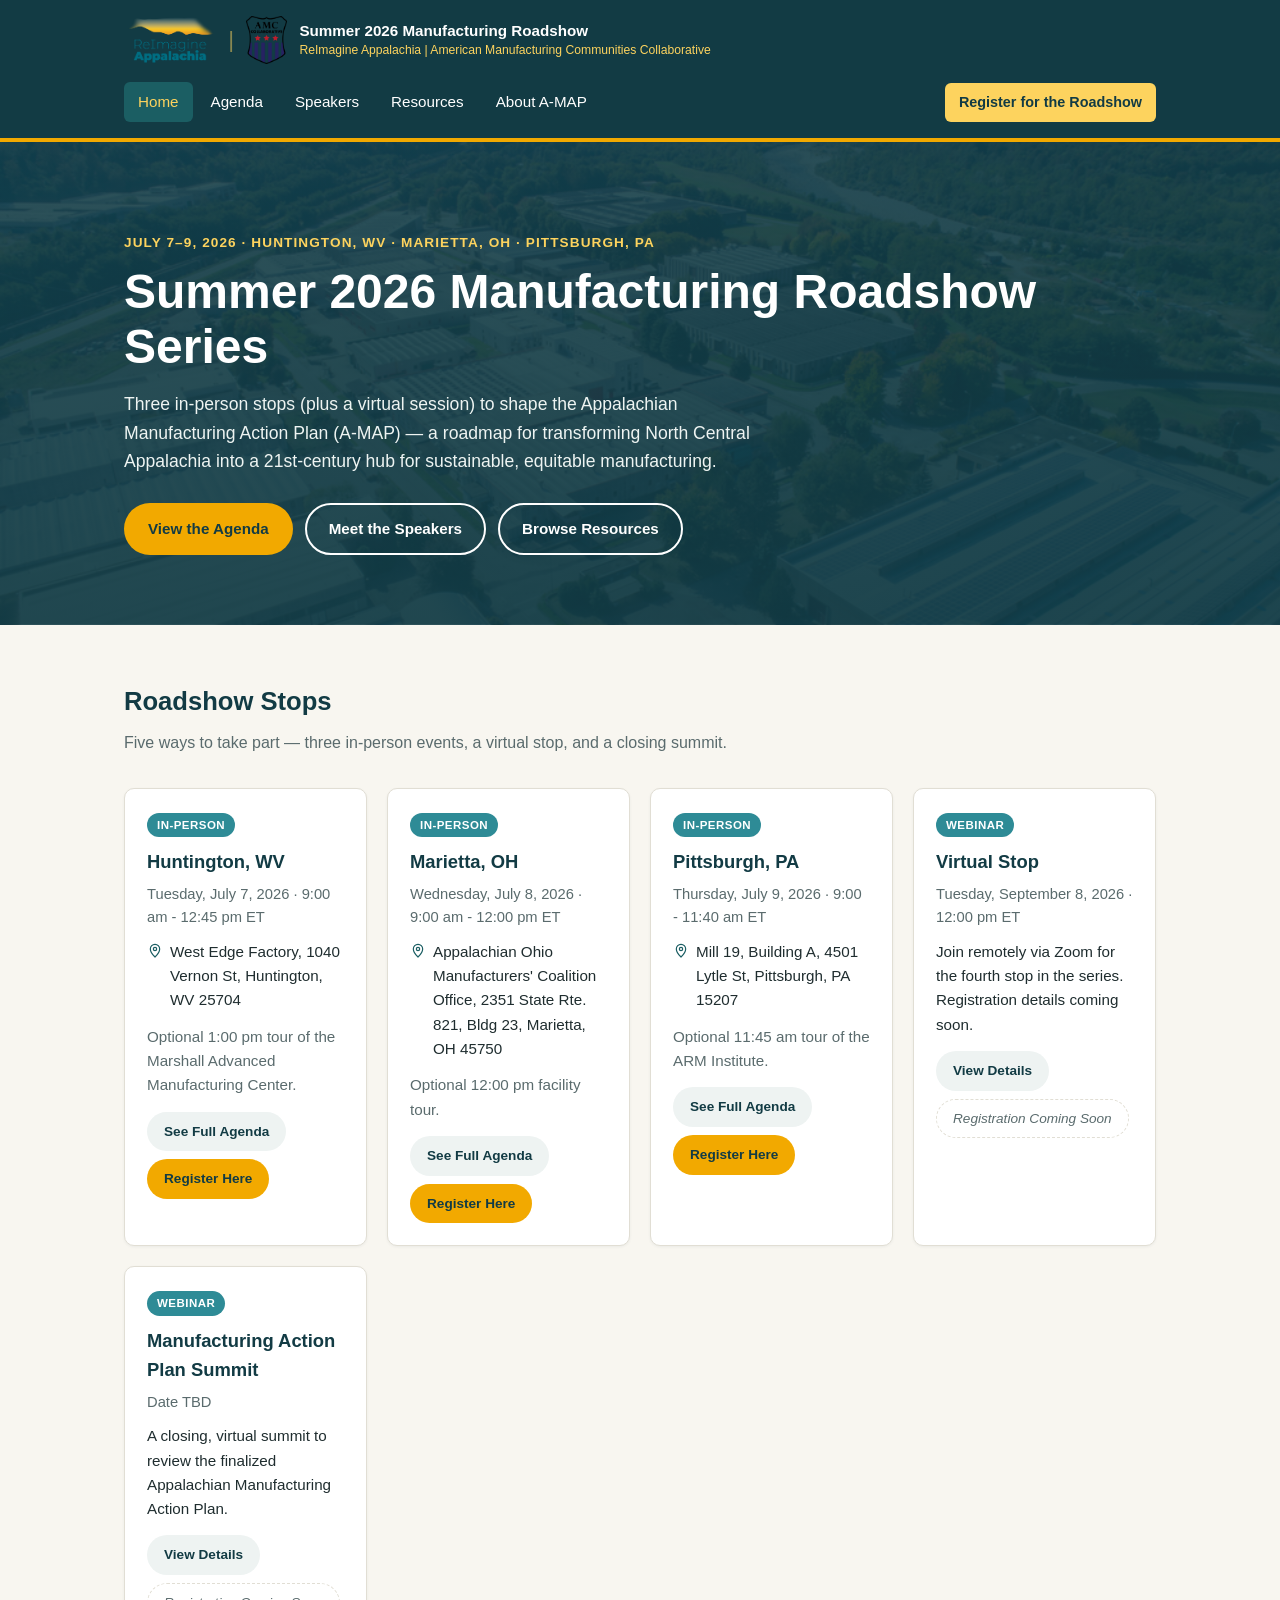
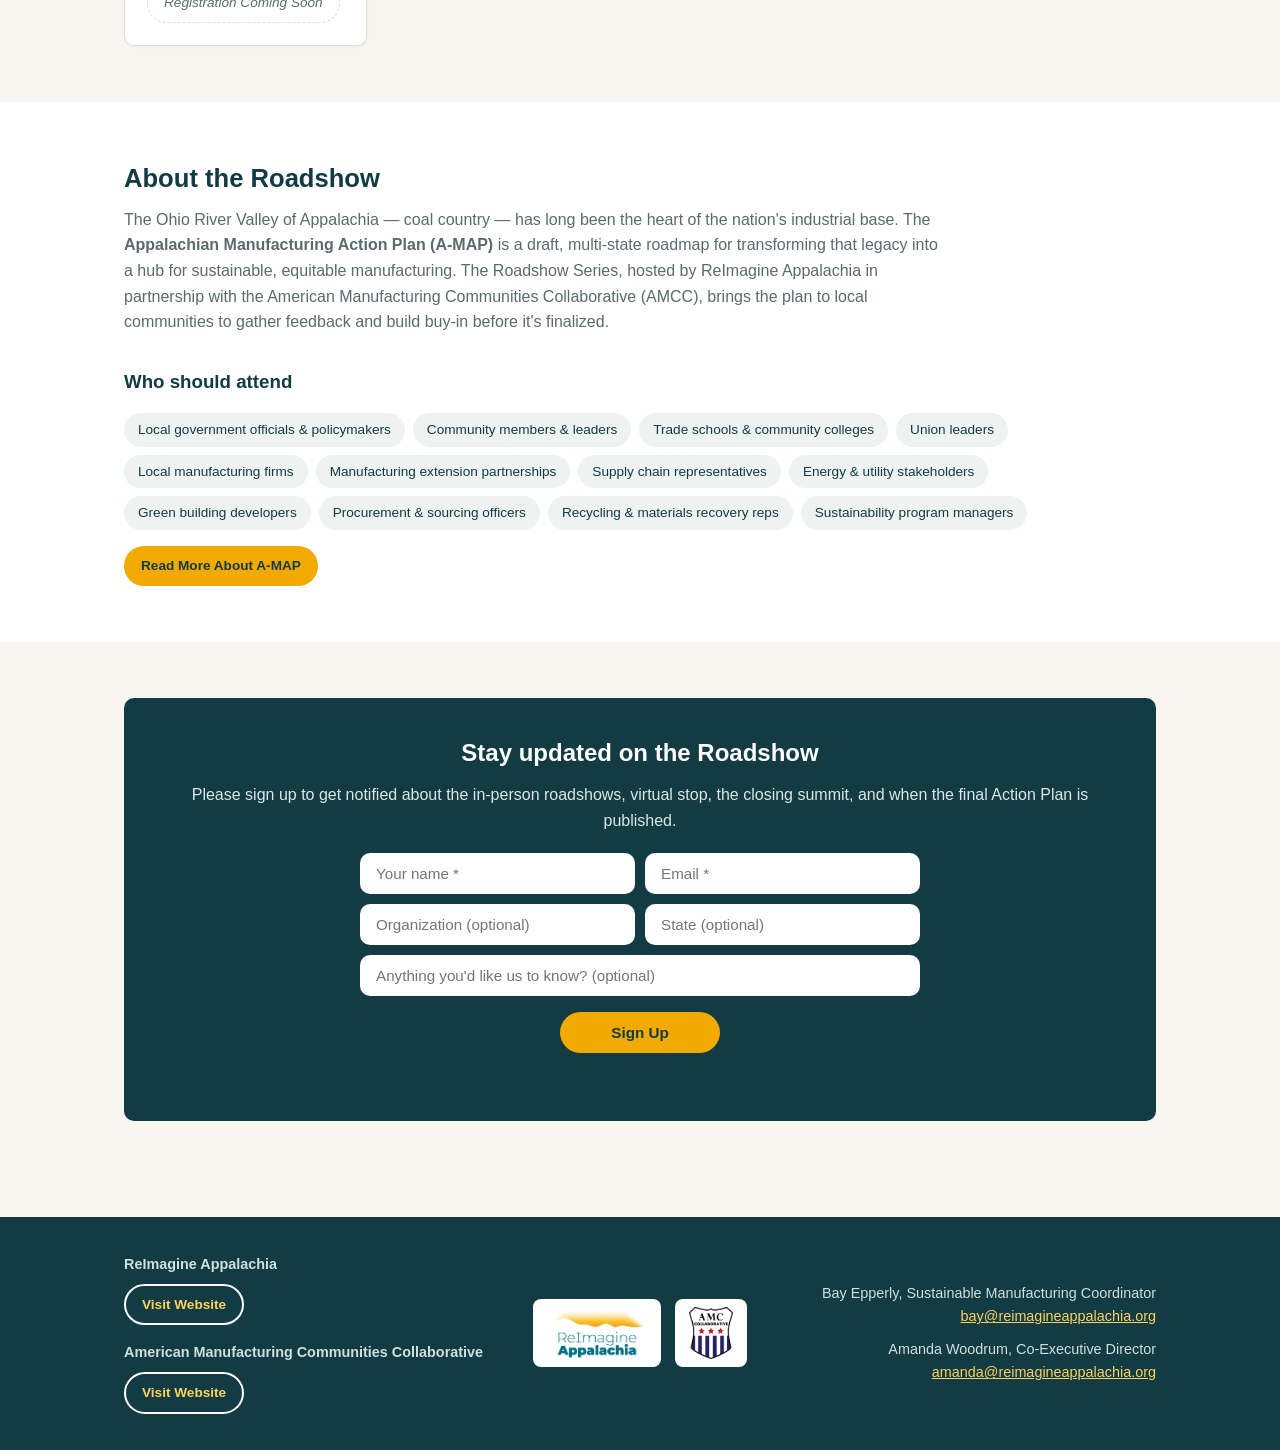
==== index.html @ e0d1500b "Initial Site Upload" ====
<!DOCTYPE html>
<html lang="en">
<head>
<meta charset="UTF-8">
<meta name="viewport" content="width=device-width, initial-scale=1.0">
<title>Summer 2026 Manufacturing Roadshow Series | ReImagine Appalachia & AMCC</title>
<meta name="description" content="Event guide for ReImagine Appalachia's Summer 2026 Manufacturing Roadshow Series — agenda, speakers, and resources for stops in Huntington, Marietta, and Pittsburgh.">
<link rel="preconnect" href="https://fonts.googleapis.com">
<link href="https://fonts.googleapis.com/css2?family=Poppins:wght@400;600;700&display=swap" rel="stylesheet">
<link rel="stylesheet" href="styles.css">
</head>
<body>

<header class="site-header">
  <div class="container">
    <a class="brand" href="index.html">
      <img class="logo-mark" src="assets/ra-logo.png" alt="ReImagine Appalachia logo">
      <span class="brand-divider">|</span>
      <img class="partner-mark" src="assets/amcc-logo.png" alt="American Manufacturing Communities Collaborative (AMCC) logo">
      <span class="brand-text">
        <span class="tagline">Summer 2026 Manufacturing Roadshow</span>
        <span class="partner">ReImagine Appalachia | American Manufacturing Communities Collaborative</span>
      </span>
    </a>
    <div class="header-right">
      <nav class="main-nav">
        <a href="index.html" class="active">Home</a>
        <a href="agenda.html">Agenda</a>
        <a href="speakers.html">Speakers</a>
        <a href="resources.html">Resources</a>
        <a href="about.html">About A-MAP</a>
      </nav>
      <div class="header-actions">
        <a class="btn-register-header" href="https://reimagineappalachia.org/events/" target="_blank" rel="noopener">Register for the Roadshow</a>
        <div class="countdown" id="event-countdown">
          <svg class="countdown-icon" viewBox="0 0 24 24" fill="none" stroke="currentColor" stroke-width="1.8" aria-hidden="true"><rect x="3" y="5" width="18" height="16" rx="2"/><path d="M3 9h18M8 3v4M16 3v4"/></svg>
          <span class="countdown-text">Roadshow starts in <strong id="countdown-days">--</strong> Days : <strong id="countdown-hours">--</strong> Hours</span>
        </div>
      </div>
    </div>
  </div>
</header>

<section class="hero" style="--hero-img:url('assets/hero-bg.jpg')">
  <div class="container">
    <div class="eyebrow">July 7–9, 2026 &middot; Huntington, WV &middot; Marietta, OH &middot; Pittsburgh, PA</div>
    <h1>Summer 2026 Manufacturing Roadshow Series</h1>
    <p class="lead">Three in-person stops (plus a virtual session) to shape the Appalachian Manufacturing Action Plan (A-MAP) — a roadmap for transforming North Central Appalachia into a 21st-century hub for sustainable, equitable manufacturing.</p>
    <div class="btn-row">
      <a class="btn btn-gold" href="agenda.html">View the Agenda</a>
      <a class="btn btn-outline" href="speakers.html">Meet the Speakers</a>
      <a class="btn btn-outline" href="resources.html">Browse Resources</a>
    </div>
  </div>
</section>

<section class="section">
  <div class="container">
    <h2 class="section-title">Roadshow Stops</h2>
    <p class="section-sub">Five ways to take part — three in-person events, a virtual stop, and a closing summit.</p>
    <div class="grid">

      <div class="card">
        <span class="tag">In-Person</span>
        <h3>Huntington, WV</h3>
        <div class="meta">Tuesday, July 7, 2026 &middot; 9:00 am - 12:45 pm ET</div>
        <p class="stop-address">
          <svg class="pin-icon" viewBox="0 0 24 24" fill="none" stroke="currentColor" stroke-width="1.8" aria-hidden="true"><path d="M12 21s7-6.5 7-12a7 7 0 10-14 0c0 5.5 7 12 7 12z"/><circle cx="12" cy="9" r="2.5"/></svg>
          <a href="https://www.google.com/maps/search/?api=1&query=West+Edge+Factory+1040+Vernon+St+Huntington+WV+25704" target="_blank" rel="noopener">West Edge Factory, 1040 Vernon St, Huntington, WV 25704</a>
        </p>
        <p class="stop-tour">Optional 1:00 pm tour of the Marshall Advanced Manufacturing Center.</p>
        <div class="link-row">
          <a class="link-btn" href="agenda.html#huntington">See Full Agenda</a>
          <a class="link-btn register" href="https://reimagineappalachia.org/appalachian-manufacturing-action-plan-summer-roadshow-discussion-series-huntington-wv/" target="_blank" rel="noopener">Register Here</a>
        </div>
      </div>

      <div class="card">
        <span class="tag">In-Person</span>
        <h3>Marietta, OH</h3>
        <div class="meta">Wednesday, July 8, 2026 &middot; 9:00 am - 12:00 pm ET</div>
        <p class="stop-address">
          <svg class="pin-icon" viewBox="0 0 24 24" fill="none" stroke="currentColor" stroke-width="1.8" aria-hidden="true"><path d="M12 21s7-6.5 7-12a7 7 0 10-14 0c0 5.5 7 12 7 12z"/><circle cx="12" cy="9" r="2.5"/></svg>
          <a href="https://www.google.com/maps/search/?api=1&query=Appalachian+Ohio+Manufacturers+Coalition+2351+State+Route+821+Marietta+OH+45750" target="_blank" rel="noopener">Appalachian Ohio Manufacturers' Coalition Office, 2351 State Rte. 821, Bldg 23, Marietta, OH 45750</a>
        </p>
        <p class="stop-tour">Optional 12:00 pm facility tour.</p>
        <div class="link-row">
          <a class="link-btn" href="agenda.html#marietta">See Full Agenda</a>
          <a class="link-btn register" href="https://reimagineappalachia.org/appalachian-manufacturing-action-plan-summer-roadshow-discussion-series-marietta-ohio/" target="_blank" rel="noopener">Register Here</a>
        </div>
      </div>

      <div class="card">
        <span class="tag">In-Person</span>
        <h3>Pittsburgh, PA</h3>
        <div class="meta">Thursday, July 9, 2026 &middot; 9:00 - 11:40 am ET</div>
        <p class="stop-address">
          <svg class="pin-icon" viewBox="0 0 24 24" fill="none" stroke="currentColor" stroke-width="1.8" aria-hidden="true"><path d="M12 21s7-6.5 7-12a7 7 0 10-14 0c0 5.5 7 12 7 12z"/><circle cx="12" cy="9" r="2.5"/></svg>
          <a href="https://www.google.com/maps/search/?api=1&query=Mill+19+4501+Lytle+St+Pittsburgh+PA+15207" target="_blank" rel="noopener">Mill 19, Building A, 4501 Lytle St, Pittsburgh, PA 15207</a>
        </p>
        <p class="stop-tour">Optional 11:45 am tour of the ARM Institute.</p>
        <div class="link-row">
          <a class="link-btn" href="agenda.html#pittsburgh">See Full Agenda</a>
          <a class="link-btn register" href="https://reimagineappalachia.org/appalachian-manufacturing-action-plan-summer-roadshow-discussion-series-pittsburgh-pa/" target="_blank" rel="noopener">Register Here</a>
        </div>
      </div>

      <div class="card">
        <span class="tag">Webinar</span>
        <h3>Virtual Stop</h3>
        <div class="meta">Tuesday, September 8, 2026 &middot; 12:00 pm ET</div>
        <p>Join remotely via Zoom for the fourth stop in the series. Registration details coming soon.</p>
        <div class="link-row">
          <a class="link-btn" href="agenda.html#virtual">View Details</a>
          <span class="link-btn pending">Registration Coming Soon</span>
        </div>
      </div>

      <div class="card">
        <span class="tag">Webinar</span>
        <h3>Manufacturing Action Plan Summit</h3>
        <div class="meta">Date TBD</div>
        <p>A closing, virtual summit to review the finalized Appalachian Manufacturing Action Plan.</p>
        <div class="link-row">
          <a class="link-btn" href="agenda.html#summit">View Details</a>
          <span class="link-btn pending">Registration Coming Soon</span>
        </div>
      </div>

    </div>
  </div>
</section>

<section class="section alt">
  <div class="container">
    <h2 class="section-title">About the Roadshow</h2>
    <p class="section-sub" style="max-width:820px;">
      The Ohio River Valley of Appalachia — coal country — has long been the heart of the nation's industrial base.
      The <strong>Appalachian Manufacturing Action Plan (A-MAP)</strong> is a draft, multi-state roadmap for transforming
      that legacy into a hub for sustainable, equitable manufacturing. The Roadshow Series, hosted by ReImagine Appalachia
      in partnership with the American Manufacturing Communities Collaborative (AMCC), brings the plan to local
      communities to gather feedback and build buy-in before it's finalized.
    </p>
    <h3 style="color:var(--teal-dark); margin-bottom:10px;">Who should attend</h3>
    <div class="chip-row">
      <span class="chip">Local government officials & policymakers</span>
      <span class="chip">Community members & leaders</span>
      <span class="chip">Trade schools & community colleges</span>
      <span class="chip">Union leaders</span>
      <span class="chip">Local manufacturing firms</span>
      <span class="chip">Manufacturing extension partnerships</span>
      <span class="chip">Supply chain representatives</span>
      <span class="chip">Energy & utility stakeholders</span>
      <span class="chip">Green building developers</span>
      <span class="chip">Procurement & sourcing officers</span>
      <span class="chip">Recycling & materials recovery reps</span>
      <span class="chip">Sustainability program managers</span>
    </div>
    <div class="link-row"><a class="link-btn accent" href="about.html">Read More About A-MAP</a></div>
  </div>
</section>

<section class="section">
  <div class="container">
    <div class="signup" id="signup">
      <h2>Stay updated on the Roadshow</h2>
      <p>Please sign up to get notified about the in-person roadshows, virtual stop, the closing summit, and when the final Action Plan is published.</p>
      <form id="roadshow-signup-form" action="https://formspree.io/f/mbdvppaw" method="POST">
        <input type="text" name="name" placeholder="Your name *" required>
        <input type="email" name="email" placeholder="Email *" required>
        <input type="text" name="organization" placeholder="Organization (optional)">
        <input type="text" name="state" placeholder="State (optional)">
        <input type="text" name="message" class="field-full" placeholder="Anything you'd like us to know? (optional)">
        <button type="submit" class="btn btn-gold field-full">Sign Up</button>
      </form>
      <div class="form-status" id="signup-status" aria-live="polite"></div>
    </div>
  </div>
</section>

<footer class="site-footer">
  <div class="container">
    <div class="footer-col left">
      <div class="footer-org">
        <strong>ReImagine Appalachia</strong>
        <a class="btn btn-outline btn-sm" href="https://reimagineappalachia.org" target="_blank" rel="noopener">Visit Website</a>
      </div>
      <div class="footer-org">
        <strong>American Manufacturing Communities Collaborative</strong>
        <a class="btn btn-outline btn-sm" href="https://americanmcc.org/" target="_blank" rel="noopener">Visit Website</a>
      </div>
    </div>

    <div class="footer-logos">
      <span class="logo-chip"><img src="assets/ra-logo.png" alt="ReImagine Appalachia logo"></span>
      <span class="logo-chip"><img src="assets/amcc-logo.png" alt="American Manufacturing Communities Collaborative (AMCC) logo"></span>
    </div>

    <div class="footer-col right">
      <div>Bay Epperly, Sustainable Manufacturing Coordinator<br>
      <a href="mailto:bay@reimagineappalachia.org">bay@reimagineappalachia.org</a></div>
      <div style="margin-top:10px;">Amanda Woodrum, Co-Executive Director<br>
      <a href="mailto:amanda@reimagineappalachia.org">amanda@reimagineappalachia.org</a></div>
    </div>
  </div>
</footer>

<script>
(function () {
  var form = document.getElementById('roadshow-signup-form');
  var status = document.getElementById('signup-status');
  if (!form || !status) return;

  form.addEventListener('submit', function (e) {
    e.preventDefault();
    status.textContent = 'Sending…';
    status.className = 'form-status';

    fetch(form.action, {
      method: 'POST',
      body: new FormData(form),
      headers: { 'Accept': 'application/json' }
    }).then(function (response) {
      if (response.ok) {
        form.reset();
        form.style.display = 'none';
        status.textContent = "Thanks! You're signed up for roadshow updates.";
        status.className = 'form-status success';
      } else {
        return response.json().then(function (data) {
          var msg = (data && data.errors && data.errors.length)
            ? data.errors.map(function (err) { return err.message; }).join(', ')
            : 'Something went wrong. Please try again or email bay@reimagineappalachia.org directly.';
          status.textContent = msg;
          status.className = 'form-status error';
        });
      }
    }).catch(function () {
      status.textContent = 'Something went wrong. Please try again or email bay@reimagineappalachia.org directly.';
      status.className = 'form-status error';
    });
  });
})();
</script>

<script>
(function () {
  var target = new Date('2026-07-07T09:00:00-04:00'); // Huntington kickoff, 9:00 am ET
  var boxEl = document.getElementById('event-countdown');
  var daysEl = document.getElementById('countdown-days');
  var hoursEl = document.getElementById('countdown-hours');
  if (!boxEl || !daysEl || !hoursEl) return;

  function setTile(el, value) {
    if (el.textContent === value) return;
    el.textContent = value;
    el.classList.remove('tick');
    void el.offsetWidth;
    el.classList.add('tick');
  }

  function update() {
    var diff = target - new Date();
    if (diff <= 0) {
      boxEl.style.display = 'none';
      return;
    }
    var days = Math.floor(diff / 86400000);
    var hours = Math.floor((diff % 86400000) / 3600000);
    setTile(daysEl, String(days));
    setTile(hoursEl, String(hours));
  }

  update();
  setInterval(update, 60000);
})();
</script>

</body>
</html>
---- styles.css ----
:root {
  /* Official ReImagine Appalachia brand colors, from their press kit style guide */
  --ra-medium-blue: #1896ae;
  --ra-dark-blue: #006e82;
  --ra-light-blue: #80d0d8;
  --ra-yellow: #f7c42a;
  --ra-orange: #ed9a22;
  --ra-navy: #1c3f60;

  --teal-dark: #123b44;
  --teal: #1b5e63;
  --teal-light: #2e8b96;
  --gold: #f2a900;
  --gold-light: #fdd35e;
  --cream: #f8f6f0;
  --text: #1f2d2f;
  --muted: #5a6b6d;
  --border: #e1ded4;
  --white: #ffffff;
  --radius: 10px;
}

* { box-sizing: border-box; }

html { scroll-behavior: smooth; }

body {
  margin: 0;
  font-family: -apple-system, BlinkMacSystemFont, "Segoe UI", Helvetica, Arial, sans-serif;
  color: var(--text);
  background: var(--cream);
  line-height: 1.6;
}

a { color: var(--teal); }
a:hover { color: var(--gold); }

img { max-width: 100%; display: block; }

.container {
  max-width: 1080px;
  margin: 0 auto;
  padding: 0 24px;
}

/* Header / nav */
header.site-header {
  background: var(--teal-dark);
  border-bottom: 4px solid var(--gold);
}

.site-header .container {
  display: flex;
  align-items: center;
  justify-content: space-between;
  flex-wrap: wrap;
  padding-top: 16px;
  padding-bottom: 16px;
  row-gap: 18px;
  column-gap: 12px;
}

.brand {
  display: flex;
  align-items: center;
  gap: 12px;
  text-decoration: none;
  flex: 1 0 100%;
}

.brand img.logo-mark { height: 48px; width: auto; flex-shrink: 0; }
.brand img.partner-mark { height: 48px; width: auto; flex-shrink: 0; }
.brand-divider { color: var(--gold-light); font-size: 1.4rem; opacity: 0.5; font-weight: 300; }

.brand-text {
  display: flex;
  flex-direction: column;
  gap: 2px;
  line-height: 1.3;
}

.brand-text .tagline {
  color: var(--white);
  font-weight: 600;
  font-size: 0.95rem;
}

.brand-text .partner {
  color: var(--gold-light);
  font-weight: 400;
  font-size: 0.76rem;
}

nav.main-nav {
  display: flex;
  gap: 4px;
  flex-wrap: wrap;
}

nav.main-nav a {
  color: var(--white);
  text-decoration: none;
  padding: 8px 14px;
  border-radius: 6px;
  font-size: 0.95rem;
  font-weight: 500;
}

nav.main-nav a:hover,
nav.main-nav a.active {
  background: var(--teal);
  color: var(--gold-light);
}

.header-right {
  display: flex;
  align-items: center;
  justify-content: space-between;
  gap: 16px;
  flex-wrap: wrap;
  flex: 1 0 100%;
}

.header-actions {
  display: flex;
  align-items: center;
  gap: 12px;
  flex-wrap: wrap;
}

/* Countdown — single-line badge, same height as the register button */
.countdown {
  display: inline-flex;
  align-items: center;
  gap: 8px;
  background: rgba(255,255,255,0.06);
  border: 1px solid rgba(253,211,94,0.35);
  border-radius: 6px;
  padding: 8px 14px;
  white-space: nowrap;
}
.countdown-icon {
  width: 16px;
  height: 16px;
  color: var(--gold-light);
  flex-shrink: 0;
}
.countdown-text {
  font-size: 0.85rem;
  color: var(--white);
}
.countdown-text strong {
  color: var(--gold-light);
  font-variant-numeric: tabular-nums;
  transition: opacity 0.15s;
}
.countdown-text strong.tick { animation: countdown-flash 0.4s ease; }
@keyframes countdown-flash {
  0% { opacity: 0.25; }
  100% { opacity: 1; }
}

.btn-register-header {
  display: inline-block;
  background: var(--gold-light);
  color: var(--teal-dark);
  font-weight: 700;
  font-size: 0.9rem;
  padding: 8px 14px;
  border-radius: 6px;
  text-decoration: none;
  white-space: nowrap;
}
.btn-register-header:hover { background: var(--gold); color: var(--teal-dark); }

/* Hero */
.hero {
  position: relative;
  color: var(--white);
  padding: 90px 0 70px;
  background: linear-gradient(180deg, rgba(18,59,68,0.88), rgba(18,59,68,0.94)), var(--hero-img, none);
  background-size: cover;
  background-position: center;
}

.hero .eyebrow {
  color: var(--gold-light);
  text-transform: uppercase;
  letter-spacing: 0.08em;
  font-size: 0.85rem;
  font-weight: 700;
  margin-bottom: 10px;
}

.hero h1 {
  font-size: clamp(1.9rem, 4vw, 3rem);
  margin: 0 0 16px;
  line-height: 1.15;
}

.hero p.lead {
  font-size: 1.1rem;
  max-width: 640px;
  color: #eef4f2;
  margin: 0 0 28px;
}

.btn-row { display: flex; gap: 12px; flex-wrap: wrap; }

.btn {
  display: inline-block;
  padding: 12px 22px;
  border-radius: 30px;
  font-weight: 600;
  text-decoration: none;
  font-size: 0.95rem;
  border: 2px solid transparent;
}

.btn-gold { background: var(--gold); color: var(--teal-dark); }
.btn-gold:hover { background: var(--gold-light); color: var(--teal-dark); }

.btn-outline { border-color: var(--white); color: var(--white); }
.btn-outline:hover { border-color: var(--gold-light); color: var(--gold-light); }

.btn-sm { padding: 8px 16px; font-size: 0.85rem; }
.btn-teal { background: var(--teal); color: var(--white); }
.btn-teal:hover { background: var(--teal-light); color: var(--white); }

/* Jump-to nav buttons */
.jump-nav {
  display: flex;
  flex-wrap: wrap;
  gap: 10px;
  margin: 0 0 34px;
}
.jump-nav a {
  background: var(--teal);
  color: var(--white);
  padding: 9px 20px;
  border-radius: 22px;
  text-decoration: none;
  font-size: 0.9rem;
  font-weight: 600;
  transition: background 0.15s, color 0.15s;
}
.jump-nav a:hover { background: var(--gold); color: var(--teal-dark); }

/* Map embed */
.map-embed {
  width: 100%;
  height: 230px;
  border: 0;
  border-radius: var(--radius);
  display: block;
  margin: 14px 0 12px;
}

/* Collapsible agenda */
details.agenda-details { margin-bottom: 40px; }
details.agenda-details summary {
  cursor: pointer;
  list-style: none;
  background: #eef3f2;
  color: var(--teal-dark);
  font-weight: 700;
  font-size: 0.95rem;
  padding: 13px 18px;
  border-radius: var(--radius);
  display: flex;
  justify-content: space-between;
  align-items: center;
  user-select: none;
}
details.agenda-details summary::-webkit-details-marker { display: none; }
details.agenda-details summary::after {
  content: '+ Show schedule';
  color: var(--teal);
  font-weight: 600;
  font-size: 0.82rem;
}
details.agenda-details[open] summary::after { content: '– Hide schedule'; }
details.agenda-details[open] summary { border-radius: var(--radius) var(--radius) 0 0; }
details.agenda-details > table.agenda { margin-top: 12px; }
details.agenda-details .tour-note { margin-top: 12px; margin-bottom: 0; }

/* Sections */
.section { padding: 56px 0; }
.section.alt { background: var(--white); }

.section-title {
  font-size: 1.6rem;
  color: var(--teal-dark);
  margin: 0 0 8px;
}

.section-sub {
  color: var(--muted);
  margin: 0 0 32px;
  max-width: 720px;
}

/* Cards */
.grid {
  display: grid;
  gap: 20px;
  grid-template-columns: repeat(auto-fit, minmax(230px, 1fr));
}

.card {
  background: var(--white);
  border: 1px solid var(--border);
  border-radius: var(--radius);
  padding: 22px;
  box-shadow: 0 1px 3px rgba(18,59,68,0.06);
}

.card .tag {
  display: inline-block;
  background: var(--teal-light);
  color: var(--white);
  font-size: 0.72rem;
  font-weight: 700;
  text-transform: uppercase;
  letter-spacing: 0.04em;
  padding: 3px 10px;
  border-radius: 20px;
  margin-bottom: 10px;
}

.card h3 { margin: 0 0 6px; color: var(--teal-dark); font-size: 1.15rem; }
.card .meta { color: var(--muted); font-size: 0.92rem; margin-bottom: 10px; }
.card p { margin: 0 0 12px; font-size: 0.95rem; }

.stop-address {
  display: flex;
  align-items: flex-start;
  gap: 7px;
  margin: 0 0 6px;
  font-size: 0.94rem;
}
.stop-address .pin-icon {
  width: 16px;
  height: 16px;
  color: var(--teal);
  flex-shrink: 0;
  margin-top: 3px;
}
.stop-address a {
  color: var(--text);
  text-decoration: none;
}
.stop-address a:hover { color: var(--teal); text-decoration: underline; }
.stop-tour {
  font-size: 0.85rem;
  color: var(--muted);
  margin: 0 0 14px;
}

/* Stop banner */
.stop-banner {
  background: var(--teal-dark);
  color: var(--white);
  border-radius: var(--radius);
  padding: 24px 28px;
  margin: 40px 0 18px;
}

.stop-banner:first-of-type { margin-top: 0; }

.stop-banner .eyebrow {
  color: var(--gold-light);
  font-weight: 700;
  text-transform: uppercase;
  font-size: 0.78rem;
  letter-spacing: 0.06em;
  margin-bottom: 6px;
}

.stop-banner h2 { margin: 0 0 10px; font-size: 1.5rem; }

.stop-banner .details {
  display: flex;
  flex-wrap: wrap;
  gap: 18px;
  font-size: 0.92rem;
  color: #dbe8e6;
}

.stop-banner .details strong { color: var(--white); }

/* Agenda table */
table.agenda {
  width: 100%;
  border-collapse: collapse;
  margin-bottom: 12px;
  background: var(--white);
}
table.agenda th:nth-child(1), table.agenda td:nth-child(1) { width: 16%; }
table.agenda th:nth-child(2), table.agenda td:nth-child(2) { width: 46%; }
table.agenda th:nth-child(3), table.agenda td:nth-child(3) { width: 38%; }

table.agenda th, table.agenda td {
  text-align: left;
  padding: 12px 14px;
  border-bottom: 1px solid var(--border);
  font-size: 0.94rem;
  vertical-align: top;
}

table.agenda th {
  background: #eef3f2;
  color: var(--teal-dark);
  font-size: 0.8rem;
  text-transform: uppercase;
  letter-spacing: 0.03em;
}

table.agenda td.time { font-weight: 600; color: var(--teal); white-space: nowrap; }
table.agenda td ul { margin: 4px 0 0; padding-left: 18px; }
table.agenda td ul ul { margin-top: 2px; }
table.agenda td li { margin-bottom: 3px; }
table.agenda td .prompt { display: block; margin: 4px 0 6px; color: var(--muted); }
table.agenda td .sub-label { display: block; font-weight: 600; margin: 6px 0 2px; color: var(--teal-dark); font-size: 0.88rem; }

.tour-note {
  background: #fff8e6;
  border: 1px solid var(--gold-light);
  border-radius: var(--radius);
  padding: 12px 16px;
  font-size: 0.92rem;
  margin-bottom: 40px;
}

/* Pillars */
.pillar {
  border-left: 4px solid var(--gold);
  padding-left: 14px;
}
.pillar h3 { margin: 0 0 4px; color: var(--teal-dark); font-size: 1.05rem; }
.pillar p { margin: 0; color: var(--muted); font-size: 0.92rem; }

/* Chips */
.chip-row { display: flex; flex-wrap: wrap; gap: 8px; margin: 16px 0; }
.chip {
  background: #eef3f2;
  color: var(--teal-dark);
  font-size: 0.85rem;
  padding: 6px 14px;
  border-radius: 20px;
}

/* Speaker filter */
.filter-row {
  display: flex;
  align-items: center;
  gap: 10px;
  flex-wrap: wrap;
  margin: 4px 0 28px;
}
.filter-label {
  font-size: 0.85rem;
  font-weight: 600;
  color: var(--muted);
  margin-right: 4px;
}
.filter-btn {
  background: #eef3f2;
  color: var(--teal-dark);
  border: none;
  padding: 9px 18px;
  border-radius: 22px;
  font-weight: 600;
  font-size: 0.9rem;
  font-family: inherit;
  cursor: pointer;
  transition: background 0.15s, color 0.15s;
}
.filter-btn:hover { background: var(--teal-light); color: var(--white); }
.filter-btn.active { background: var(--teal); color: var(--white); }

/* Speaker list */
.speaker-grid {
  display: grid;
  gap: 16px;
  grid-template-columns: repeat(auto-fit, minmax(260px, 1fr));
}
.speaker-card {
  background: var(--white);
  border: 1px solid var(--border);
  border-radius: var(--radius);
  padding: 16px 18px;
}
.speaker-card h4 { margin: 0 0 2px; color: var(--teal-dark); font-size: 1rem; }
.speaker-card .org { color: var(--muted); font-size: 0.88rem; margin-bottom: 8px; }
.speaker-card .stops { display: flex; gap: 6px; flex-wrap: wrap; }
.speaker-card .stops span {
  font-size: 0.72rem;
  background: #eef3f2;
  color: var(--teal);
  padding: 2px 8px;
  border-radius: 12px;
}

/* Resource list */
.resource-list { list-style: none; padding: 0; margin: 0; }
.resource-list li {
  padding: 10px 0;
  border-bottom: 1px solid var(--border);
  font-size: 0.95rem;
}
.resource-list li:last-child { border-bottom: none; }
.resource-list .missing {
  color: var(--muted);
  font-style: italic;
  font-size: 0.85rem;
}

/* Link buttons — small pill-style buttons for inline resource links */
.link-row {
  display: flex;
  flex-wrap: wrap;
  gap: 8px;
  margin-top: 14px;
}

.link-btn {
  display: inline-flex;
  align-items: center;
  gap: 4px;
  padding: 8px 16px;
  border-radius: 20px;
  background: #eef3f2;
  color: var(--teal-dark);
  font-size: 0.85rem;
  font-weight: 600;
  text-decoration: none;
  border: 1px solid transparent;
  transition: background 0.15s, color 0.15s;
}
.link-btn:hover { background: var(--teal); color: var(--white); }

.link-btn.register,
.link-btn.accent {
  background: var(--gold);
  color: var(--teal-dark);
}
.link-btn.register:hover,
.link-btn.accent:hover { background: var(--gold-light); color: var(--teal-dark); }

.link-btn.pending {
  background: transparent;
  color: var(--muted);
  font-weight: 400;
  font-style: italic;
  border: 1px dashed var(--border);
  cursor: default;
}

/* Signup form */
.signup {
  background: var(--teal-dark);
  color: var(--white);
  border-radius: var(--radius);
  padding: 36px;
  text-align: center;
}
.signup h2 { margin: 0 0 10px; }
.signup p { color: #dbe8e6; margin: 0 0 20px; }
.signup form {
  display: grid;
  grid-template-columns: 1fr 1fr;
  gap: 10px;
  max-width: 560px;
  margin: 0 auto;
  text-align: left;
}
.signup form input {
  padding: 12px 16px;
  border-radius: 10px;
  border: none;
  font-size: 0.95rem;
  width: 100%;
  box-sizing: border-box;
  font-family: inherit;
}
.signup form .field-full { grid-column: 1 / -1; }
.signup form button[type="submit"] {
  grid-column: 1 / -1;
  justify-self: center;
  margin-top: 6px;
  min-width: 160px;
  border: none;
  cursor: pointer;
}
.signup .disclaimer {
  font-size: 0.78rem;
  color: #a9c0bd;
  margin-top: 14px;
}
.form-status {
  margin-top: 14px;
  font-size: 0.9rem;
  min-height: 1.2em;
  font-weight: 600;
}
.form-status.success { color: var(--gold-light); }
.form-status.error { color: #ffb4b4; }

@media (max-width: 560px) {
  .signup form { grid-template-columns: 1fr; }
}

/* Footer */
footer.site-footer {
  background: var(--teal-dark);
  color: #cfe0dd;
  padding: 36px 0;
  margin-top: 40px;
  font-size: 0.9rem;
}
footer.site-footer a { color: var(--gold-light); }
footer.site-footer .container {
  display: flex;
  justify-content: space-between;
  align-items: center;
  flex-wrap: wrap;
  gap: 28px;
}
.footer-col { flex: 1 1 220px; }
.footer-col.right { text-align: right; }
.footer-org { display: flex; flex-direction: column; align-items: flex-start; gap: 8px; }
.footer-org + .footer-org { margin-top: 16px; }
.footer-logos {
  display: flex;
  align-items: center;
  gap: 14px;
  flex: 0 0 auto;
}
.footer-logos .logo-chip {
  background: var(--white);
  border-radius: 8px;
  padding: 8px 14px;
  display: flex;
  align-items: center;
}
.footer-logos .logo-chip img { height: 52px; width: auto; }

@media (max-width: 700px) {
  footer.site-footer .container { flex-direction: column; text-align: center; }
  .footer-col.right { text-align: center; }
}

/* Competitive Edge — static icon cards */
.edge-grid {
  display: grid;
  grid-template-columns: repeat(auto-fit, minmax(220px, 1fr));
  gap: 18px;
}

.edge-card {
  position: relative;
  background: var(--white);
  padding: 22px 20px;
  border-radius: 4px;
}
.edge-card::before, .edge-card::after {
  content: '';
  position: absolute;
  width: 18px;
  height: 18px;
  border-color: var(--gold);
  border-style: solid;
  border-width: 0;
}
.edge-card::before { top: 0; left: 0; border-top-width: 2px; border-left-width: 2px; }
.edge-card::after { bottom: 0; right: 0; border-bottom-width: 2px; border-right-width: 2px; }

.edge-card .edge-icon {
  width: 34px;
  height: 34px;
  color: var(--teal);
  margin-bottom: 10px;
}
.edge-card h4 { margin: 0 0 6px; color: var(--teal-dark); font-size: 1rem; }
.edge-card p { margin: 0; color: var(--muted); font-size: 0.88rem; }

/* Timeline — What's Next */
.timeline { position: relative; margin: 24px 0 0; max-width: 720px; }
.timeline::before {
  content: '';
  position: absolute;
  top: 4px;
  bottom: 4px;
  left: 14px;
  width: 2px;
  background: var(--border);
}
.timeline-item { position: relative; padding-left: 54px; margin-bottom: 24px; }
.timeline-item:last-child { margin-bottom: 0; }
.timeline-num {
  position: absolute;
  left: 0;
  top: 0;
  width: 30px;
  height: 30px;
  border-radius: 50%;
  background: var(--teal);
  color: var(--white);
  font-weight: 700;
  font-size: 0.9rem;
  display: flex;
  align-items: center;
  justify-content: center;
  box-shadow: 0 0 0 4px var(--cream);
  z-index: 1;
}
.timeline-content {
  background: var(--white);
  border: 1px solid var(--border);
  border-radius: var(--radius);
  padding: 14px 18px;
}
.timeline-content h4 { margin: 0 0 2px; color: var(--teal-dark); font-size: 1rem; }
.timeline-content p { margin: 0; color: var(--muted); font-size: 0.86rem; }
.timeline-item.tbd .timeline-num { background: var(--gold); color: var(--teal-dark); }

@media (max-width: 640px) {
  .site-header .container { flex-direction: column; align-items: flex-start; }
  .stop-banner .details { flex-direction: column; gap: 6px; }
  table.agenda th:nth-child(3), table.agenda td:nth-child(3) { display: none; }
}
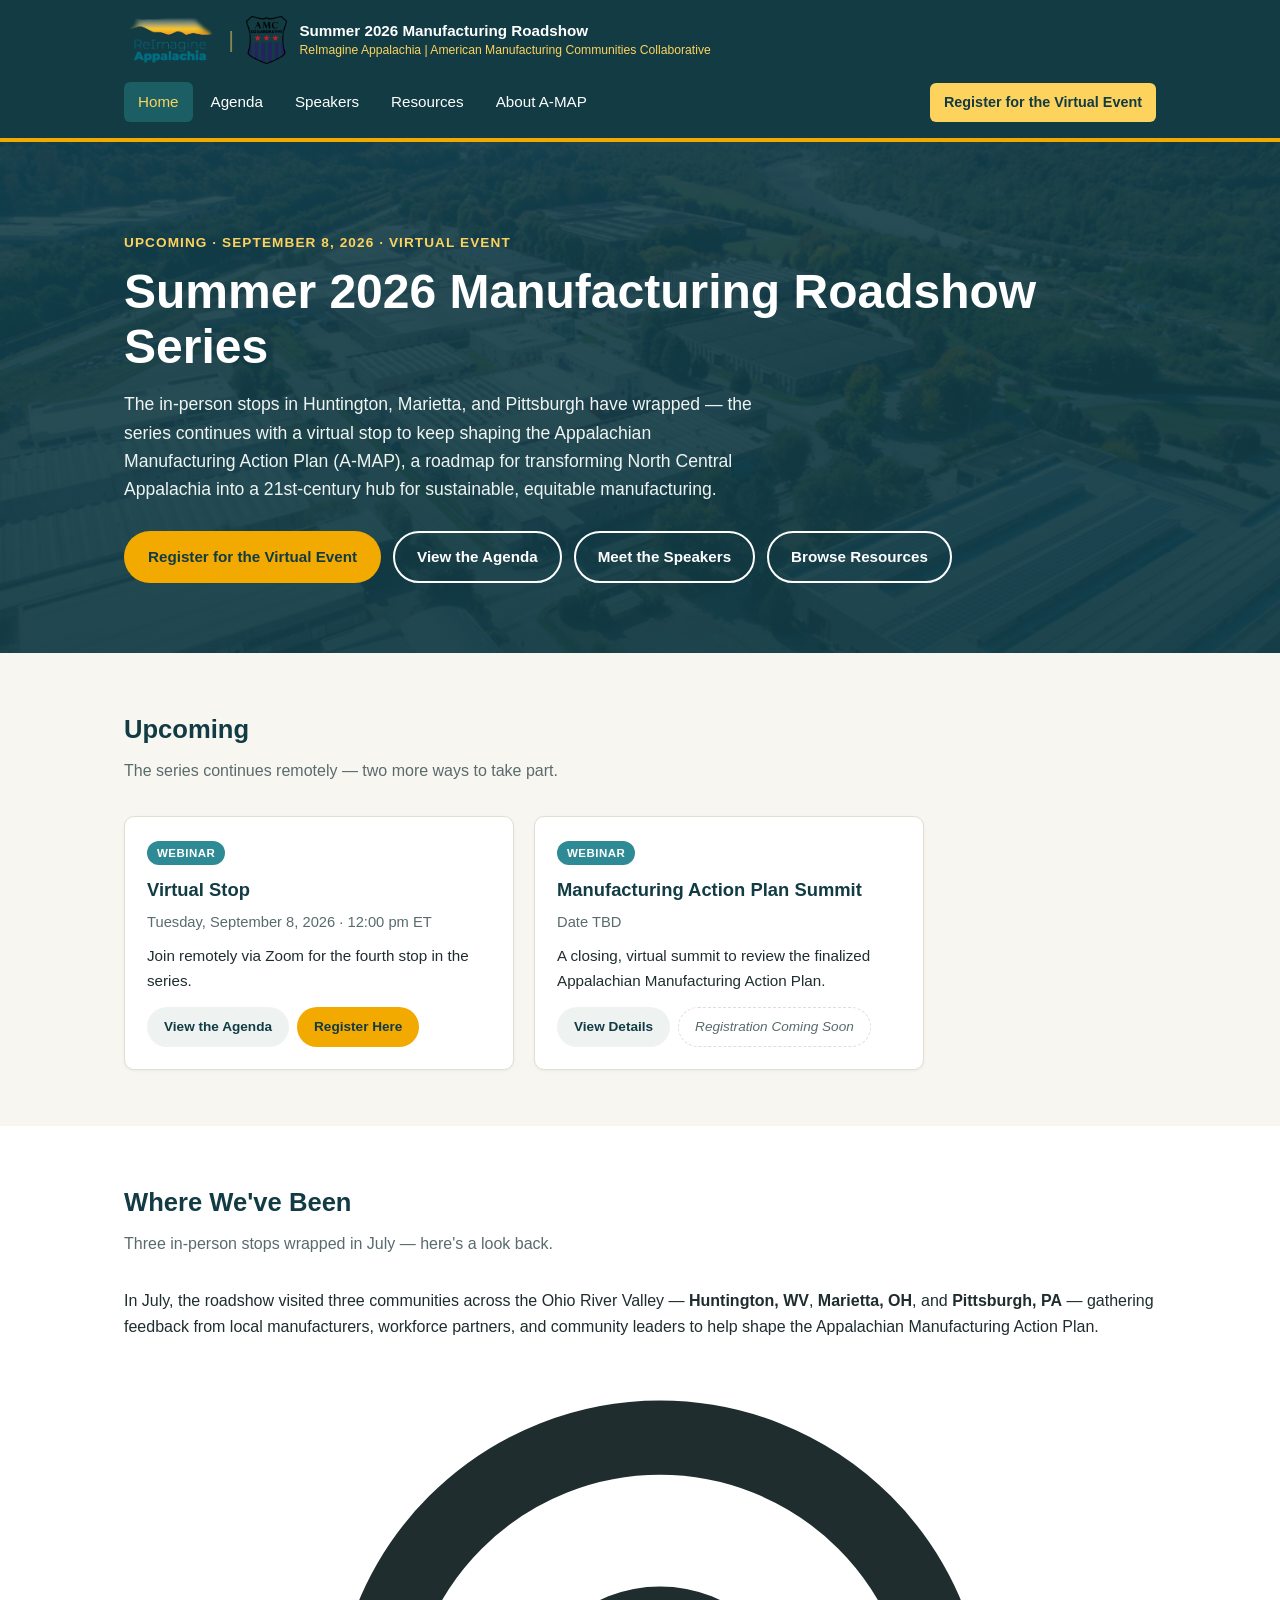
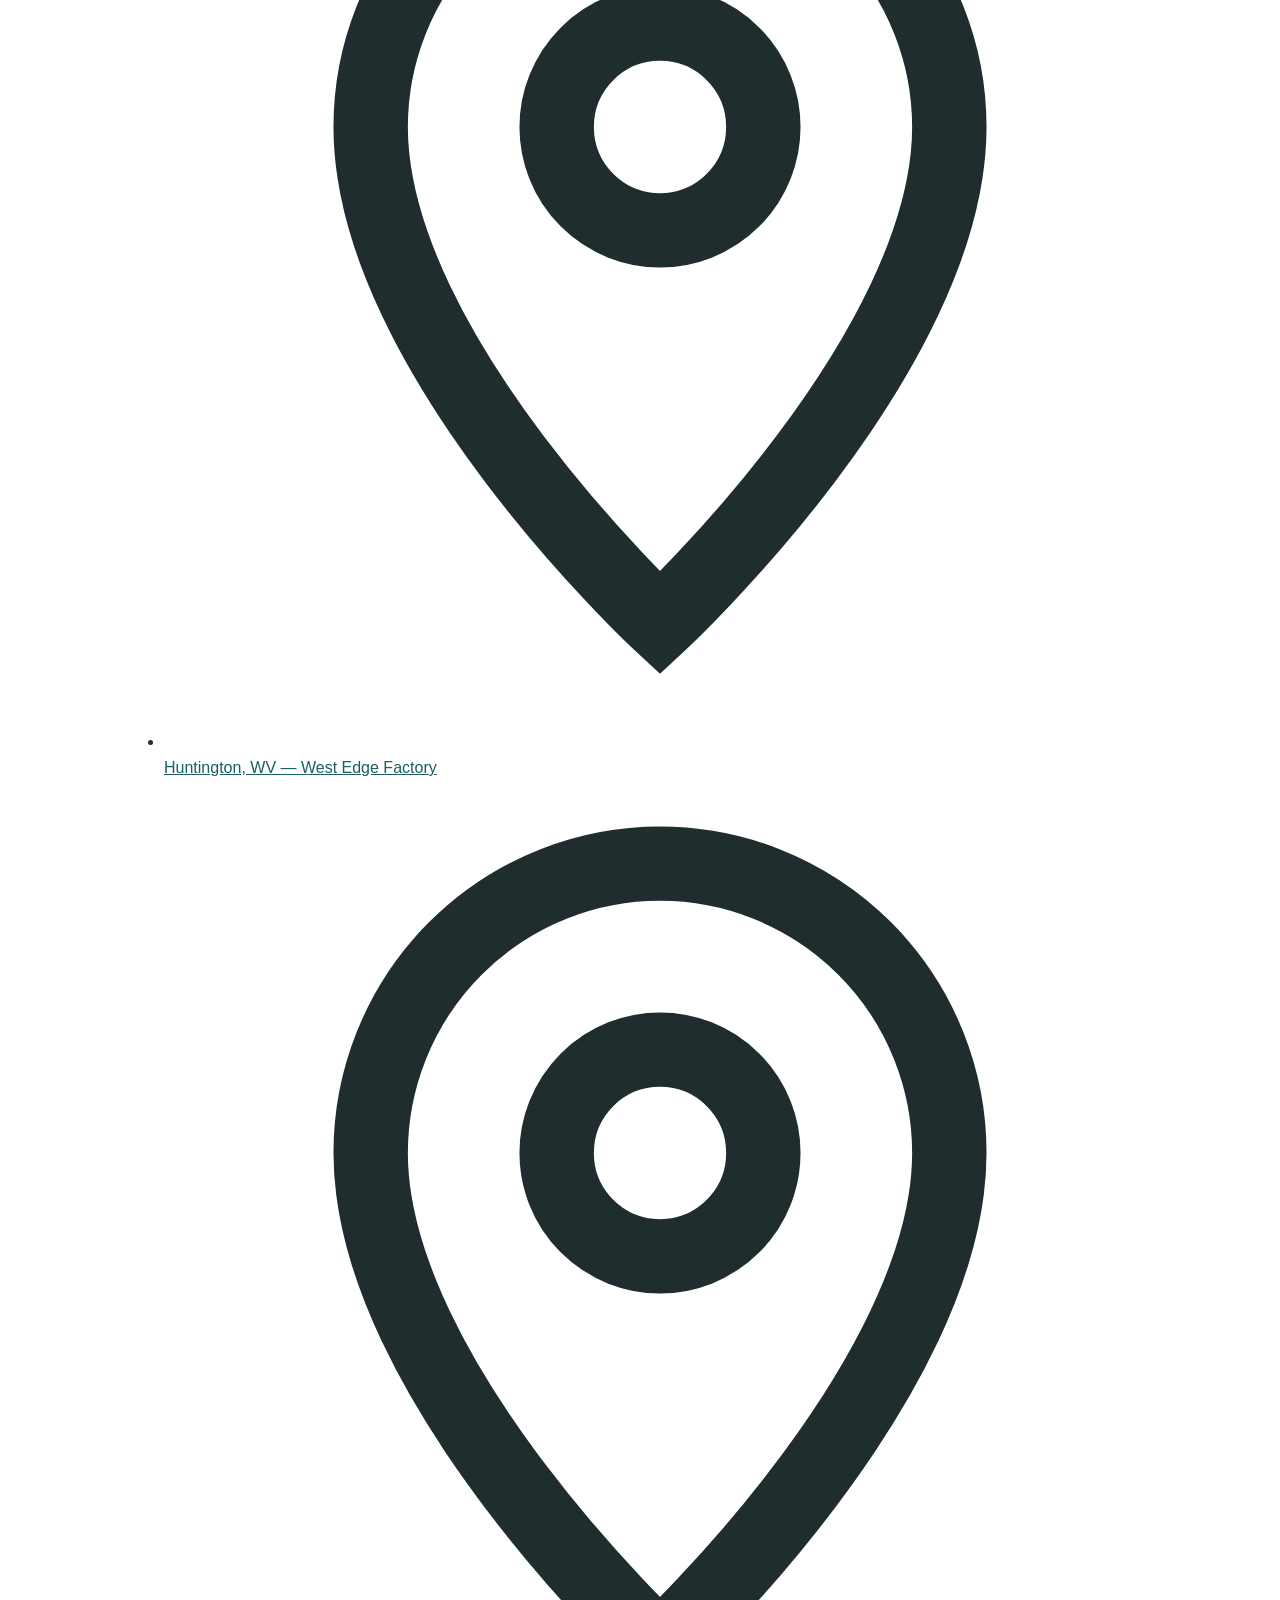
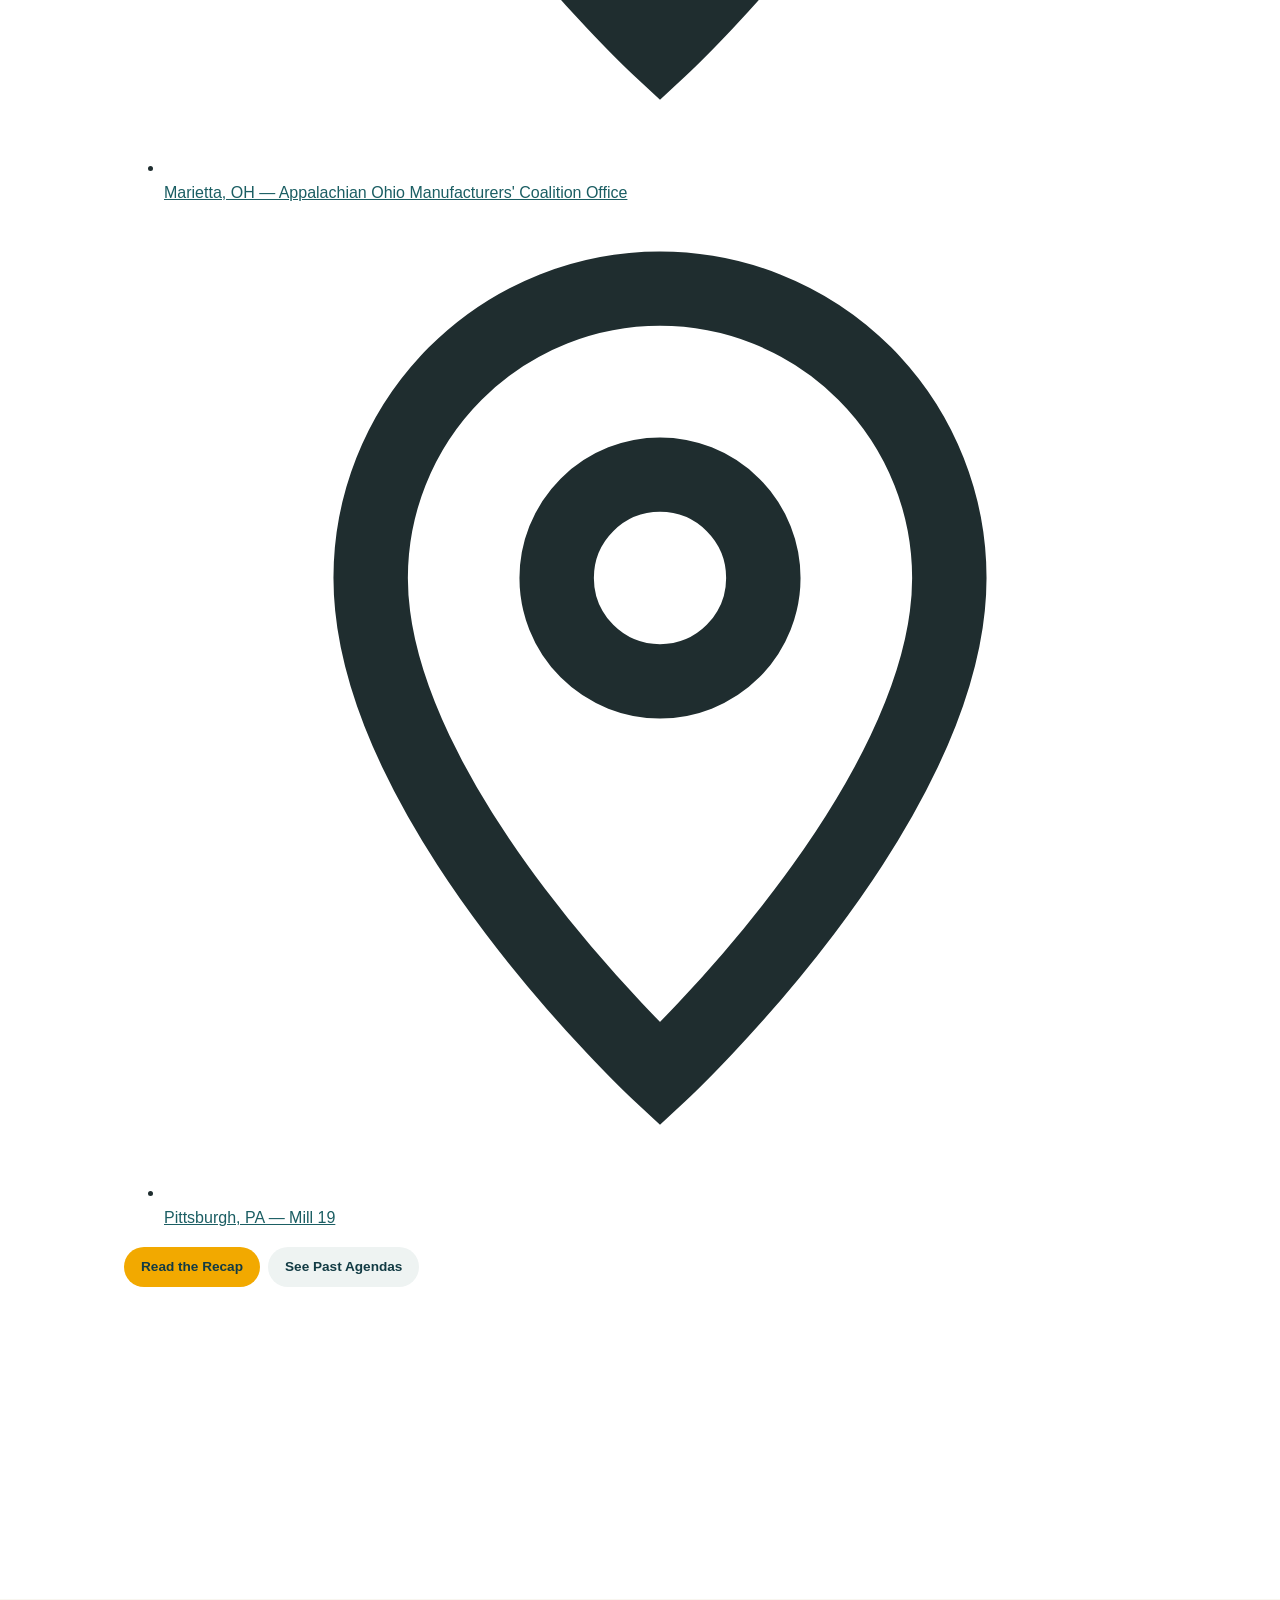
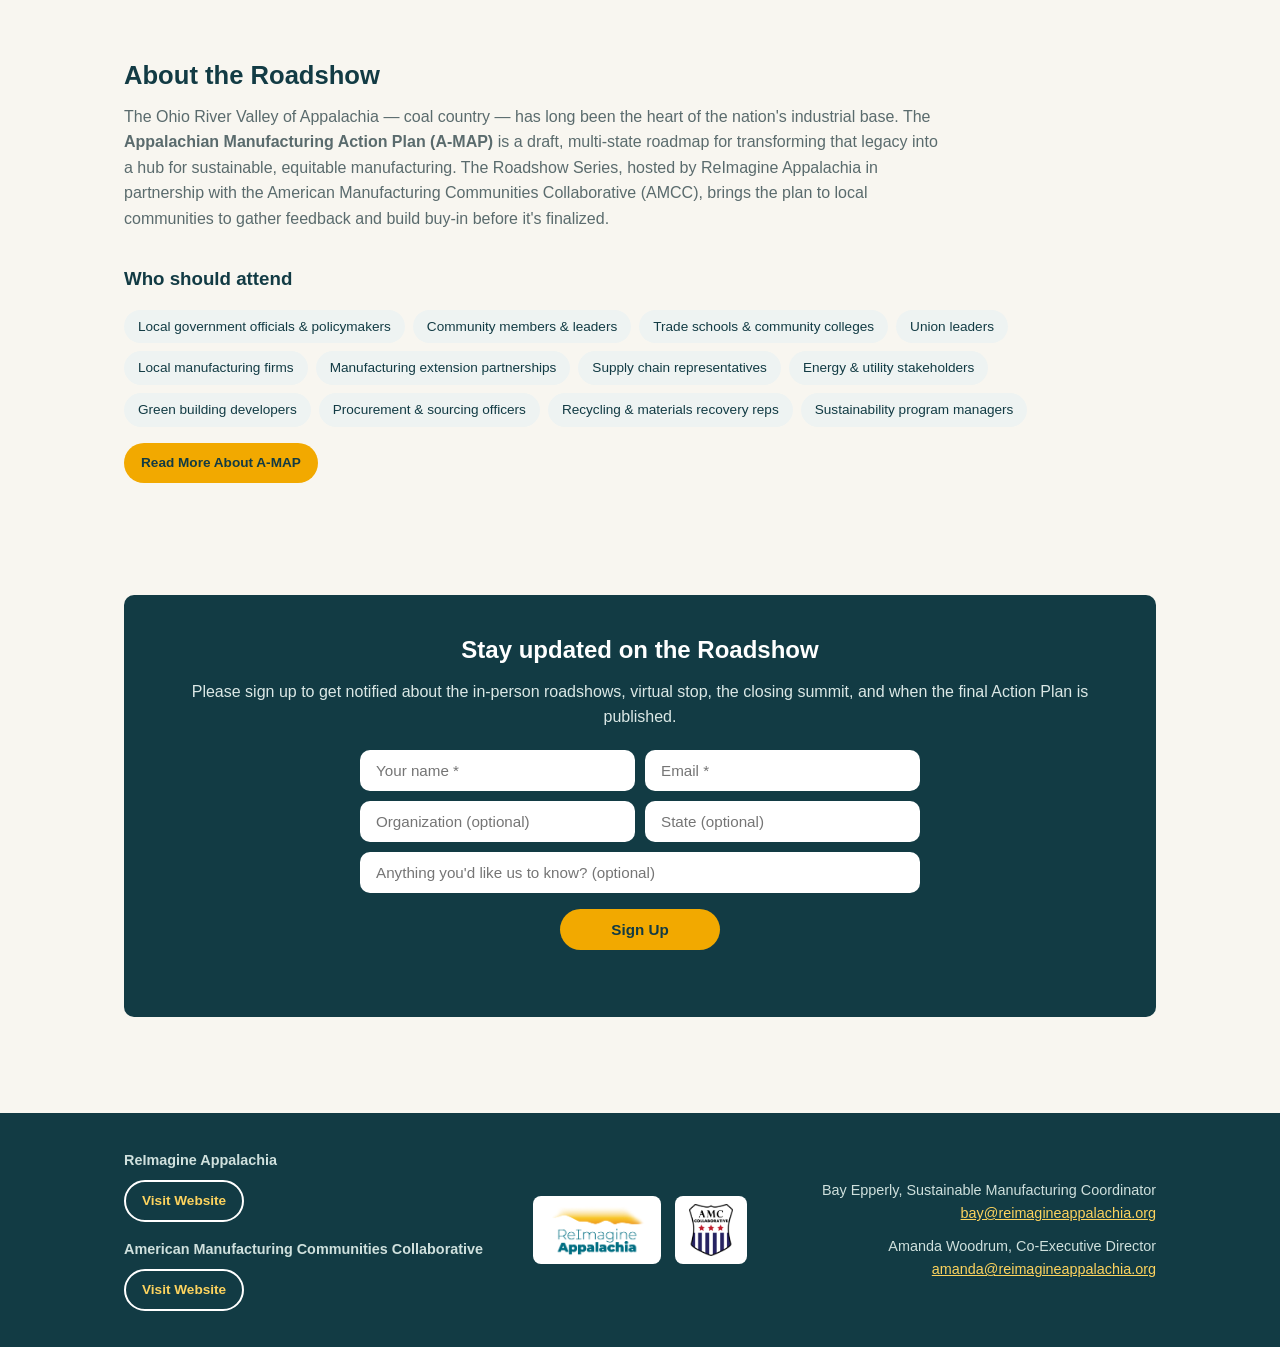
==== commit 3dea8d1a: "Update index.html" ====
--- a/index.html
+++ b/index.html
@@ -4,7 +4,7 @@
 <meta charset="UTF-8">
 <meta name="viewport" content="width=device-width, initial-scale=1.0">
 <title>Summer 2026 Manufacturing Roadshow Series | ReImagine Appalachia & AMCC</title>
-<meta name="description" content="Event guide for ReImagine Appalachia's Summer 2026 Manufacturing Roadshow Series — agenda, speakers, and resources for stops in Huntington, Marietta, and Pittsburgh.">
+<meta name="description" content="Event guide for ReImagine Appalachia's Summer 2026 Manufacturing Roadshow Series — join the September 8 virtual stop, plus a recap of the in-person stops in Huntington, Marietta, and Pittsburgh.">
 <link rel="preconnect" href="https://fonts.googleapis.com">
 <link href="https://fonts.googleapis.com/css2?family=Poppins:wght@400;600;700&display=swap" rel="stylesheet">
 <link rel="stylesheet" href="styles.css">
@@ -31,10 +31,10 @@
         <a href="about.html">About A-MAP</a>
       </nav>
       <div class="header-actions">
-        <a class="btn-register-header" href="https://reimagineappalachia.org/events/" target="_blank" rel="noopener">Register for the Roadshow</a>
+        <a class="btn-register-header" href="https://reimagineappalachia.org/appalachian-manufacturing-action-plan-summer-roadshow-discussion-series-virtual-event/" target="_blank" rel="noopener">Register for the Virtual Event</a>
         <div class="countdown" id="event-countdown">
           <svg class="countdown-icon" viewBox="0 0 24 24" fill="none" stroke="currentColor" stroke-width="1.8" aria-hidden="true"><rect x="3" y="5" width="18" height="16" rx="2"/><path d="M3 9h18M8 3v4M16 3v4"/></svg>
-          <span class="countdown-text">Roadshow starts in <strong id="countdown-days">--</strong> Days : <strong id="countdown-hours">--</strong> Hours</span>
+          <span class="countdown-text">Virtual Stop starts in <strong id="countdown-days">--</strong> Days : <strong id="countdown-hours">--</strong> Hours</span>
         </div>
       </div>
     </div>
@@ -43,11 +43,12 @@
 
 <section class="hero" style="--hero-img:url('assets/hero-bg.jpg')">
   <div class="container">
-    <div class="eyebrow">July 7–9, 2026 &middot; Huntington, WV &middot; Marietta, OH &middot; Pittsburgh, PA</div>
+    <div class="eyebrow">Upcoming &middot; September 8, 2026 &middot; Virtual Event</div>
     <h1>Summer 2026 Manufacturing Roadshow Series</h1>
-    <p class="lead">Three in-person stops (plus a virtual session) to shape the Appalachian Manufacturing Action Plan (A-MAP) — a roadmap for transforming North Central Appalachia into a 21st-century hub for sustainable, equitable manufacturing.</p>
+    <p class="lead">The in-person stops in Huntington, Marietta, and Pittsburgh have wrapped — the series continues with a virtual stop to keep shaping the Appalachian Manufacturing Action Plan (A-MAP), a roadmap for transforming North Central Appalachia into a 21st-century hub for sustainable, equitable manufacturing.</p>
     <div class="btn-row">
-      <a class="btn btn-gold" href="agenda.html">View the Agenda</a>
+      <a class="btn btn-gold" href="https://reimagineappalachia.org/appalachian-manufacturing-action-plan-summer-roadshow-discussion-series-virtual-event/" target="_blank" rel="noopener">Register for the Virtual Event</a>
+      <a class="btn btn-outline" href="agenda.html">View the Agenda</a>
       <a class="btn btn-outline" href="speakers.html">Meet the Speakers</a>
       <a class="btn btn-outline" href="resources.html">Browse Resources</a>
     </div>
@@ -56,63 +57,18 @@
 
 <section class="section">
   <div class="container">
-    <h2 class="section-title">Roadshow Stops</h2>
-    <p class="section-sub">Five ways to take part — three in-person events, a virtual stop, and a closing summit.</p>
-    <div class="grid">
-
-      <div class="card">
-        <span class="tag">In-Person</span>
-        <h3>Huntington, WV</h3>
-        <div class="meta">Tuesday, July 7, 2026 &middot; 9:00 am - 12:45 pm ET</div>
-        <p class="stop-address">
-          <svg class="pin-icon" viewBox="0 0 24 24" fill="none" stroke="currentColor" stroke-width="1.8" aria-hidden="true"><path d="M12 21s7-6.5 7-12a7 7 0 10-14 0c0 5.5 7 12 7 12z"/><circle cx="12" cy="9" r="2.5"/></svg>
-          <a href="https://www.google.com/maps/search/?api=1&query=West+Edge+Factory+1040+Vernon+St+Huntington+WV+25704" target="_blank" rel="noopener">West Edge Factory, 1040 Vernon St, Huntington, WV 25704</a>
-        </p>
-        <p class="stop-tour">Optional 1:00 pm tour of the Marshall Advanced Manufacturing Center.</p>
-        <div class="link-row">
-          <a class="link-btn" href="agenda.html#huntington">See Full Agenda</a>
-          <a class="link-btn register" href="https://reimagineappalachia.org/appalachian-manufacturing-action-plan-summer-roadshow-discussion-series-huntington-wv/" target="_blank" rel="noopener">Register Here</a>
-        </div>
-      </div>
-
-      <div class="card">
-        <span class="tag">In-Person</span>
-        <h3>Marietta, OH</h3>
-        <div class="meta">Wednesday, July 8, 2026 &middot; 9:00 am - 12:00 pm ET</div>
-        <p class="stop-address">
-          <svg class="pin-icon" viewBox="0 0 24 24" fill="none" stroke="currentColor" stroke-width="1.8" aria-hidden="true"><path d="M12 21s7-6.5 7-12a7 7 0 10-14 0c0 5.5 7 12 7 12z"/><circle cx="12" cy="9" r="2.5"/></svg>
-          <a href="https://www.google.com/maps/search/?api=1&query=Appalachian+Ohio+Manufacturers+Coalition+2351+State+Route+821+Marietta+OH+45750" target="_blank" rel="noopener">Appalachian Ohio Manufacturers' Coalition Office, 2351 State Rte. 821, Bldg 23, Marietta, OH 45750</a>
-        </p>
-        <p class="stop-tour">Optional 12:00 pm facility tour.</p>
-        <div class="link-row">
-          <a class="link-btn" href="agenda.html#marietta">See Full Agenda</a>
-          <a class="link-btn register" href="https://reimagineappalachia.org/appalachian-manufacturing-action-plan-summer-roadshow-discussion-series-marietta-ohio/" target="_blank" rel="noopener">Register Here</a>
-        </div>
-      </div>
-
-      <div class="card">
-        <span class="tag">In-Person</span>
-        <h3>Pittsburgh, PA</h3>
-        <div class="meta">Thursday, July 9, 2026 &middot; 9:00 - 11:40 am ET</div>
-        <p class="stop-address">
-          <svg class="pin-icon" viewBox="0 0 24 24" fill="none" stroke="currentColor" stroke-width="1.8" aria-hidden="true"><path d="M12 21s7-6.5 7-12a7 7 0 10-14 0c0 5.5 7 12 7 12z"/><circle cx="12" cy="9" r="2.5"/></svg>
-          <a href="https://www.google.com/maps/search/?api=1&query=Mill+19+4501+Lytle+St+Pittsburgh+PA+15207" target="_blank" rel="noopener">Mill 19, Building A, 4501 Lytle St, Pittsburgh, PA 15207</a>
-        </p>
-        <p class="stop-tour">Optional 11:45 am tour of the ARM Institute.</p>
-        <div class="link-row">
-          <a class="link-btn" href="agenda.html#pittsburgh">See Full Agenda</a>
-          <a class="link-btn register" href="https://reimagineappalachia.org/appalachian-manufacturing-action-plan-summer-roadshow-discussion-series-pittsburgh-pa/" target="_blank" rel="noopener">Register Here</a>
-        </div>
-      </div>
+    <h2 class="section-title">Upcoming</h2>
+    <p class="section-sub">The series continues remotely — two more ways to take part.</p>
+    <div class="grid" style="max-width:800px;">
 
       <div class="card">
         <span class="tag">Webinar</span>
         <h3>Virtual Stop</h3>
         <div class="meta">Tuesday, September 8, 2026 &middot; 12:00 pm ET</div>
-        <p>Join remotely via Zoom for the fourth stop in the series. Registration details coming soon.</p>
+        <p>Join remotely via Zoom for the fourth stop in the series.</p>
         <div class="link-row">
-          <a class="link-btn" href="agenda.html#virtual">View Details</a>
-          <span class="link-btn pending">Registration Coming Soon</span>
+          <a class="link-btn" href="agenda.html#virtual">View the Agenda</a>
+          <a class="link-btn register" href="https://reimagineappalachia.org/appalachian-manufacturing-action-plan-summer-roadshow-discussion-series-virtual-event/" target="_blank" rel="noopener">Register Here</a>
         </div>
       </div>
 
@@ -132,6 +88,41 @@
 </section>
 
 <section class="section alt">
+  <div class="container">
+    <h2 class="section-title">Where We've Been</h2>
+    <p class="section-sub">Three in-person stops wrapped in July — here's a look back.</p>
+    <div class="recap-split">
+      <div class="recap-summary">
+        <p>In July, the roadshow visited three communities across the Ohio River Valley — <strong>Huntington, WV</strong>, <strong>Marietta, OH</strong>, and <strong>Pittsburgh, PA</strong> — gathering feedback from local manufacturers, workforce partners, and community leaders to help shape the Appalachian Manufacturing Action Plan.</p>
+        <ul class="recap-stops-list">
+          <li>
+            <svg class="pin-icon" viewBox="0 0 24 24" fill="none" stroke="currentColor" stroke-width="1.8" aria-hidden="true"><path d="M12 21s7-6.5 7-12a7 7 0 10-14 0c0 5.5 7 12 7 12z"/><circle cx="12" cy="9" r="2.5"/></svg>
+            <a href="https://www.google.com/maps/search/?api=1&query=West+Edge+Factory+1040+Vernon+St+Huntington+WV+25704" target="_blank" rel="noopener">Huntington, WV &mdash; West Edge Factory</a>
+          </li>
+          <li>
+            <svg class="pin-icon" viewBox="0 0 24 24" fill="none" stroke="currentColor" stroke-width="1.8" aria-hidden="true"><path d="M12 21s7-6.5 7-12a7 7 0 10-14 0c0 5.5 7 12 7 12z"/><circle cx="12" cy="9" r="2.5"/></svg>
+            <a href="https://www.google.com/maps/search/?api=1&query=Appalachian+Ohio+Manufacturers+Coalition+2351+State+Route+821+Marietta+OH+45750" target="_blank" rel="noopener">Marietta, OH &mdash; Appalachian Ohio Manufacturers' Coalition Office</a>
+          </li>
+          <li>
+            <svg class="pin-icon" viewBox="0 0 24 24" fill="none" stroke="currentColor" stroke-width="1.8" aria-hidden="true"><path d="M12 21s7-6.5 7-12a7 7 0 10-14 0c0 5.5 7 12 7 12z"/><circle cx="12" cy="9" r="2.5"/></svg>
+            <a href="https://www.google.com/maps/search/?api=1&query=Mill+19+4501+Lytle+St+Pittsburgh+PA+15207" target="_blank" rel="noopener">Pittsburgh, PA &mdash; Mill 19</a>
+          </li>
+        </ul>
+        <div class="link-row">
+          <a class="link-btn accent" href="https://reimagineappalachia.org/recap-of-the-summer-2026-appalachian-manufacturing-roadshow-discussion-series/" target="_blank" rel="noopener">Read the Recap</a>
+          <a class="link-btn" href="agenda.html">See Past Agendas</a>
+        </div>
+      </div>
+      <div class="recap-map">
+        <iframe class="map-embed recap-map-embed" loading="lazy" referrerpolicy="no-referrer-when-downgrade"
+          src="https://www.google.com/maps?q=39.4,-81.3&z=7&output=embed"
+          title="Map of the three in-person roadshow stops"></iframe>
+      </div>
+    </div>
+  </div>
+</section>
+
+<section class="section">
   <div class="container">
     <h2 class="section-title">About the Roadshow</h2>
     <p class="section-sub" style="max-width:820px;">
@@ -245,7 +236,7 @@
 
 <script>
 (function () {
-  var target = new Date('2026-07-07T09:00:00-04:00'); // Huntington kickoff, 9:00 am ET
+  var target = new Date('2026-09-08T12:00:00-04:00'); // Virtual Stop, 12:00 pm ET
   var boxEl = document.getElementById('event-countdown');
   var daysEl = document.getElementById('countdown-days');
   var hoursEl = document.getElementById('countdown-hours');
--- a/styles.css
+++ b/styles.css
@@ -131,14 +131,15 @@
 /* Countdown — single-line badge, same height as the register button */
 .countdown {
   display: inline-flex;
-  align-items: center;
+  align-items: flex-start;
   gap: 8px;
   background: rgba(255,255,255,0.06);
   border: 1px solid rgba(253,211,94,0.35);
   border-radius: 6px;
   padding: 8px 14px;
-  white-space: nowrap;
-}
+  max-width: 100%;
+}
+.countdown-icon { margin-top: 2px; }
 .countdown-icon {
   width: 16px;
   height: 16px;
@@ -649,6 +650,7 @@
 @media (max-width: 700px) {
   footer.site-footer .container { flex-direction: column; text-align: center; }
   .footer-col.right { text-align: center; }
+  .footer-org { align-items: center; }
 }
 
 /* Competitive Edge — static icon cards */
@@ -728,5 +730,35 @@
 @media (max-width: 640px) {
   .site-header .container { flex-direction: column; align-items: flex-start; }
   .stop-banner .details { flex-direction: column; gap: 6px; }
-  table.agenda th:nth-child(3), table.agenda td:nth-child(3) { display: none; }
-}
+
+  /* Stack the agenda table into cards instead of hiding the Speakers column */
+  table.agenda thead { display: none; }
+  table.agenda { border-collapse: separate; border-spacing: 0; }
+  table.agenda, table.agenda tbody, table.agenda tr, table.agenda td { display: block; width: 100%; }
+  table.agenda tr {
+    background: var(--white);
+    border: 1px solid var(--border);
+    border-radius: var(--radius);
+    box-shadow: 0 1px 3px rgba(18,59,68,0.06);
+    padding: 16px;
+    margin-bottom: 14px;
+  }
+  table.agenda tr:last-child { margin-bottom: 0; }
+  table.agenda td {
+    padding: 4px 0;
+    border-bottom: none;
+  }
+  table.agenda td.time { font-size: 0.98rem; }
+  table.agenda td:nth-child(2)::before,
+  table.agenda td:nth-child(3)::before {
+    display: block;
+    font-size: 0.7rem;
+    font-weight: 700;
+    text-transform: uppercase;
+    letter-spacing: 0.04em;
+    color: var(--muted);
+    margin-top: 6px;
+  }
+  table.agenda td:nth-child(2)::before { content: "Agenda Item"; }
+  table.agenda td:nth-child(3)::before { content: "Speakers"; }
+}
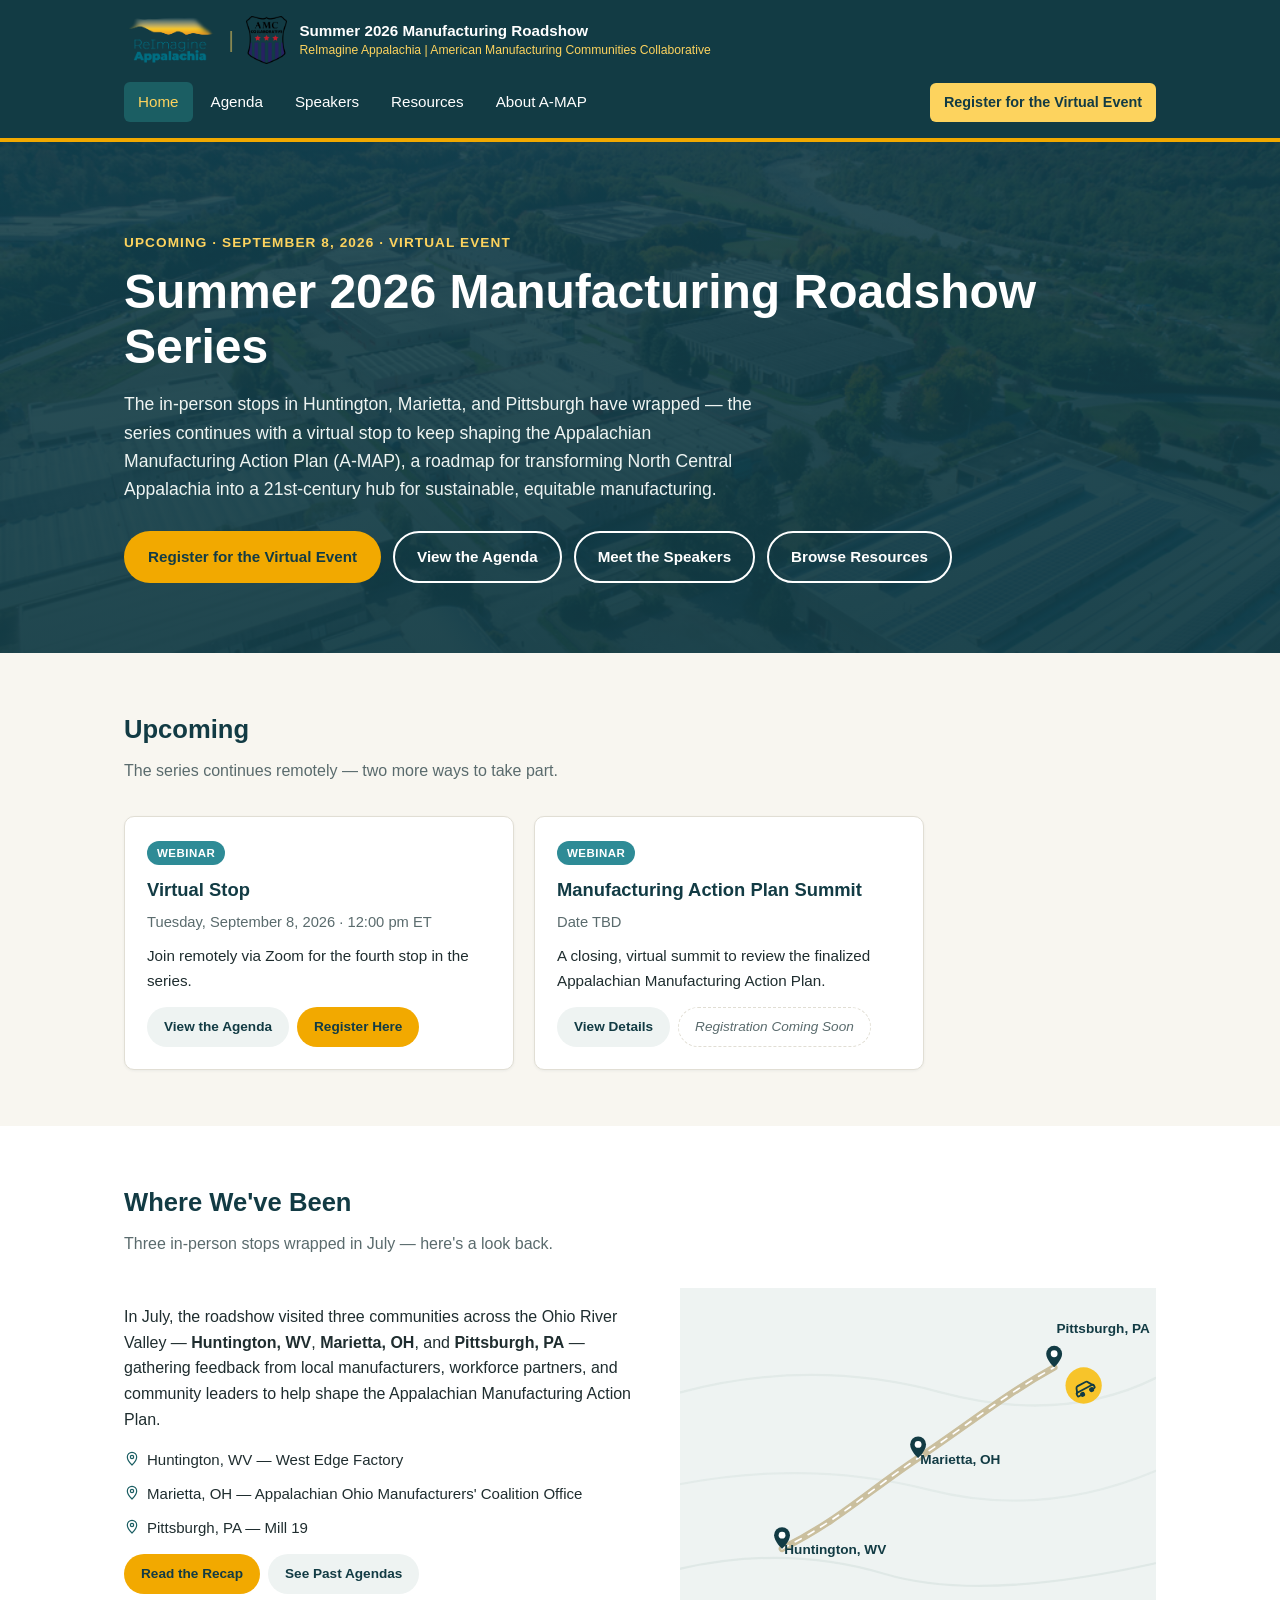
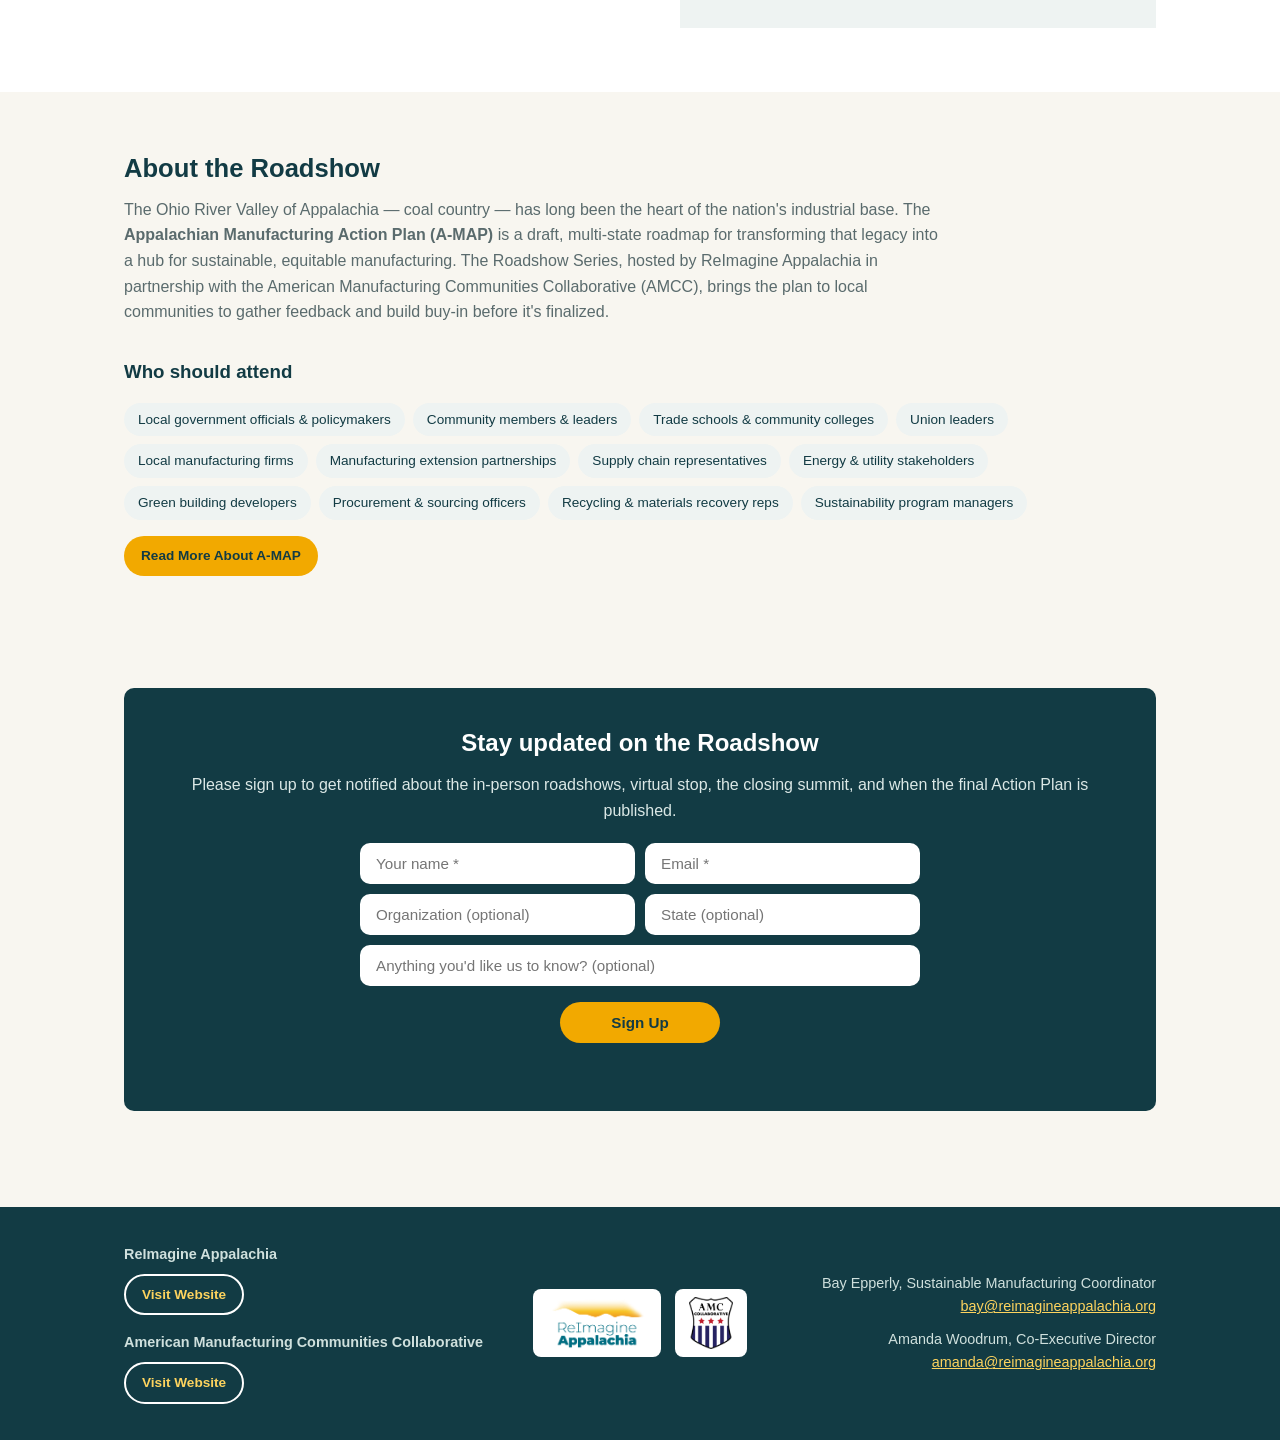
==== commit dc623bd8: "Update index.html" ====
--- a/index.html
+++ b/index.html
@@ -48,7 +48,7 @@
     <p class="lead">The in-person stops in Huntington, Marietta, and Pittsburgh have wrapped — the series continues with a virtual stop to keep shaping the Appalachian Manufacturing Action Plan (A-MAP), a roadmap for transforming North Central Appalachia into a 21st-century hub for sustainable, equitable manufacturing.</p>
     <div class="btn-row">
       <a class="btn btn-gold" href="https://reimagineappalachia.org/appalachian-manufacturing-action-plan-summer-roadshow-discussion-series-virtual-event/" target="_blank" rel="noopener">Register for the Virtual Event</a>
-      <a class="btn btn-outline" href="agenda.html">View the Agenda</a>
+      <a class="btn btn-outline" href="agenda.html#virtual">View the Agenda</a>
       <a class="btn btn-outline" href="speakers.html">Meet the Speakers</a>
       <a class="btn btn-outline" href="resources.html">Browse Resources</a>
     </div>
@@ -114,9 +114,50 @@
         </div>
       </div>
       <div class="recap-map">
-        <iframe class="map-embed recap-map-embed" loading="lazy" referrerpolicy="no-referrer-when-downgrade"
-          src="https://www.google.com/maps?q=39.4,-81.3&z=7&output=embed"
-          title="Map of the three in-person roadshow stops"></iframe>
+        <svg class="route-map" viewBox="0 0 420 300" xmlns="http://www.w3.org/2000/svg" role="img" aria-label="Map of the roadshow route from Huntington, WV to Marietta, OH to Pittsburgh, PA">
+          <rect x="0" y="0" width="420" height="300" fill="#eef3f2"/>
+          <path d="M-10,250 Q90,225 180,252 T440,238" stroke="#dde7e4" stroke-width="2" fill="none" opacity="0.8"/>
+          <path d="M-10,95 Q110,60 230,92 T440,68" stroke="#dde7e4" stroke-width="2" fill="none" opacity="0.7"/>
+          <path d="M-10,175 Q110,150 220,178 T440,152" stroke="#dde7e4" stroke-width="2" fill="none" opacity="0.6"/>
+
+          <!-- route: road bed + dashed centerline -->
+          <path d="M90,230 C140,205 165,180 210,150 C255,120 285,95 330,70" stroke="#cabf9e" stroke-width="6" stroke-linecap="round" fill="none"/>
+          <path d="M90,230 C140,205 165,180 210,150 C255,120 285,95 330,70" stroke="#ffffff" stroke-width="1.5" stroke-dasharray="6 7" stroke-linecap="round" fill="none"/>
+
+          <!-- Huntington, WV -->
+          <g transform="translate(78,209)">
+            <path d="M12 21s7-6.5 7-12a7 7 0 10-14 0c0 5.5 7 12 7 12z" fill="#123b44"/>
+            <circle cx="12" cy="9" r="3" fill="#ffffff"/>
+          </g>
+          <text x="92" y="235" font-family="Poppins, Helvetica, Arial, sans-serif" font-size="12" font-weight="700" fill="#123b44">Huntington, WV</text>
+
+          <!-- Marietta, OH -->
+          <g transform="translate(198,129)">
+            <path d="M12 21s7-6.5 7-12a7 7 0 10-14 0c0 5.5 7 12 7 12z" fill="#123b44"/>
+            <circle cx="12" cy="9" r="3" fill="#ffffff"/>
+          </g>
+          <text x="212" y="155" font-family="Poppins, Helvetica, Arial, sans-serif" font-size="12" font-weight="700" fill="#123b44">Marietta, OH</text>
+
+          <!-- Pittsburgh, PA -->
+          <g transform="translate(318,49)">
+            <path d="M12 21s7-6.5 7-12a7 7 0 10-14 0c0 5.5 7 12 7 12z" fill="#123b44"/>
+            <circle cx="12" cy="9" r="3" fill="#ffffff"/>
+          </g>
+          <text x="332" y="40" font-family="Poppins, Helvetica, Arial, sans-serif" font-size="12" font-weight="700" fill="#123b44">Pittsburgh, PA</text>
+
+          <!-- Car badge — road trip ended here -->
+          <g transform="translate(356,86)">
+            <circle r="16" fill="#f7c42a"/>
+            <g transform="translate(-9,-8) rotate(-28 9 8)" stroke="#123b44" stroke-width="1.6" fill="none" stroke-linecap="round" stroke-linejoin="round">
+              <path d="M1 11l1.2-3.6A2 2 0 0 1 4.1 6h7.8a2 2 0 0 1 1.9 1.4L16 11"/>
+              <path d="M1 11a1 1 0 0 0-1 1v1.5a1 1 0 0 0 1 1h1"/>
+              <path d="M16 11a1 1 0 0 1 1 1v1.5a1 1 0 0 1-1 1h-1"/>
+              <path d="M1 11h15"/>
+              <circle cx="4.5" cy="14.5" r="1.4" fill="#123b44"/>
+              <circle cx="13.5" cy="14.5" r="1.4" fill="#123b44"/>
+            </g>
+          </g>
+        </svg>
       </div>
     </div>
   </div>
--- a/styles.css
+++ b/styles.css
@@ -356,6 +356,46 @@
   font-size: 0.85rem;
   color: var(--muted);
   margin: 0 0 14px;
+}
+
+/* Recap section (Where We've Been) */
+.recap-split {
+  display: grid;
+  grid-template-columns: 1.1fr 1fr;
+  gap: 32px;
+  align-items: start;
+}
+.recap-summary p { max-width: 560px; }
+.recap-stops-list {
+  list-style: none;
+  padding: 0;
+  margin: 16px 0 0;
+  display: flex;
+  flex-direction: column;
+  gap: 10px;
+}
+.recap-stops-list li {
+  display: flex;
+  align-items: flex-start;
+  gap: 7px;
+  font-size: 0.94rem;
+}
+.recap-stops-list .pin-icon {
+  width: 16px;
+  height: 16px;
+  color: var(--teal);
+  flex-shrink: 0;
+  margin-top: 3px;
+}
+.recap-stops-list a {
+  color: var(--text);
+  text-decoration: none;
+}
+.recap-stops-list a:hover { color: var(--teal); text-decoration: underline; }
+.recap-map-embed { height: 100%; min-height: 300px; margin: 0; }
+@media (max-width: 780px) {
+  .recap-split { grid-template-columns: 1fr; }
+  .recap-map-embed { min-height: 240px; }
 }
 
 /* Stop banner */
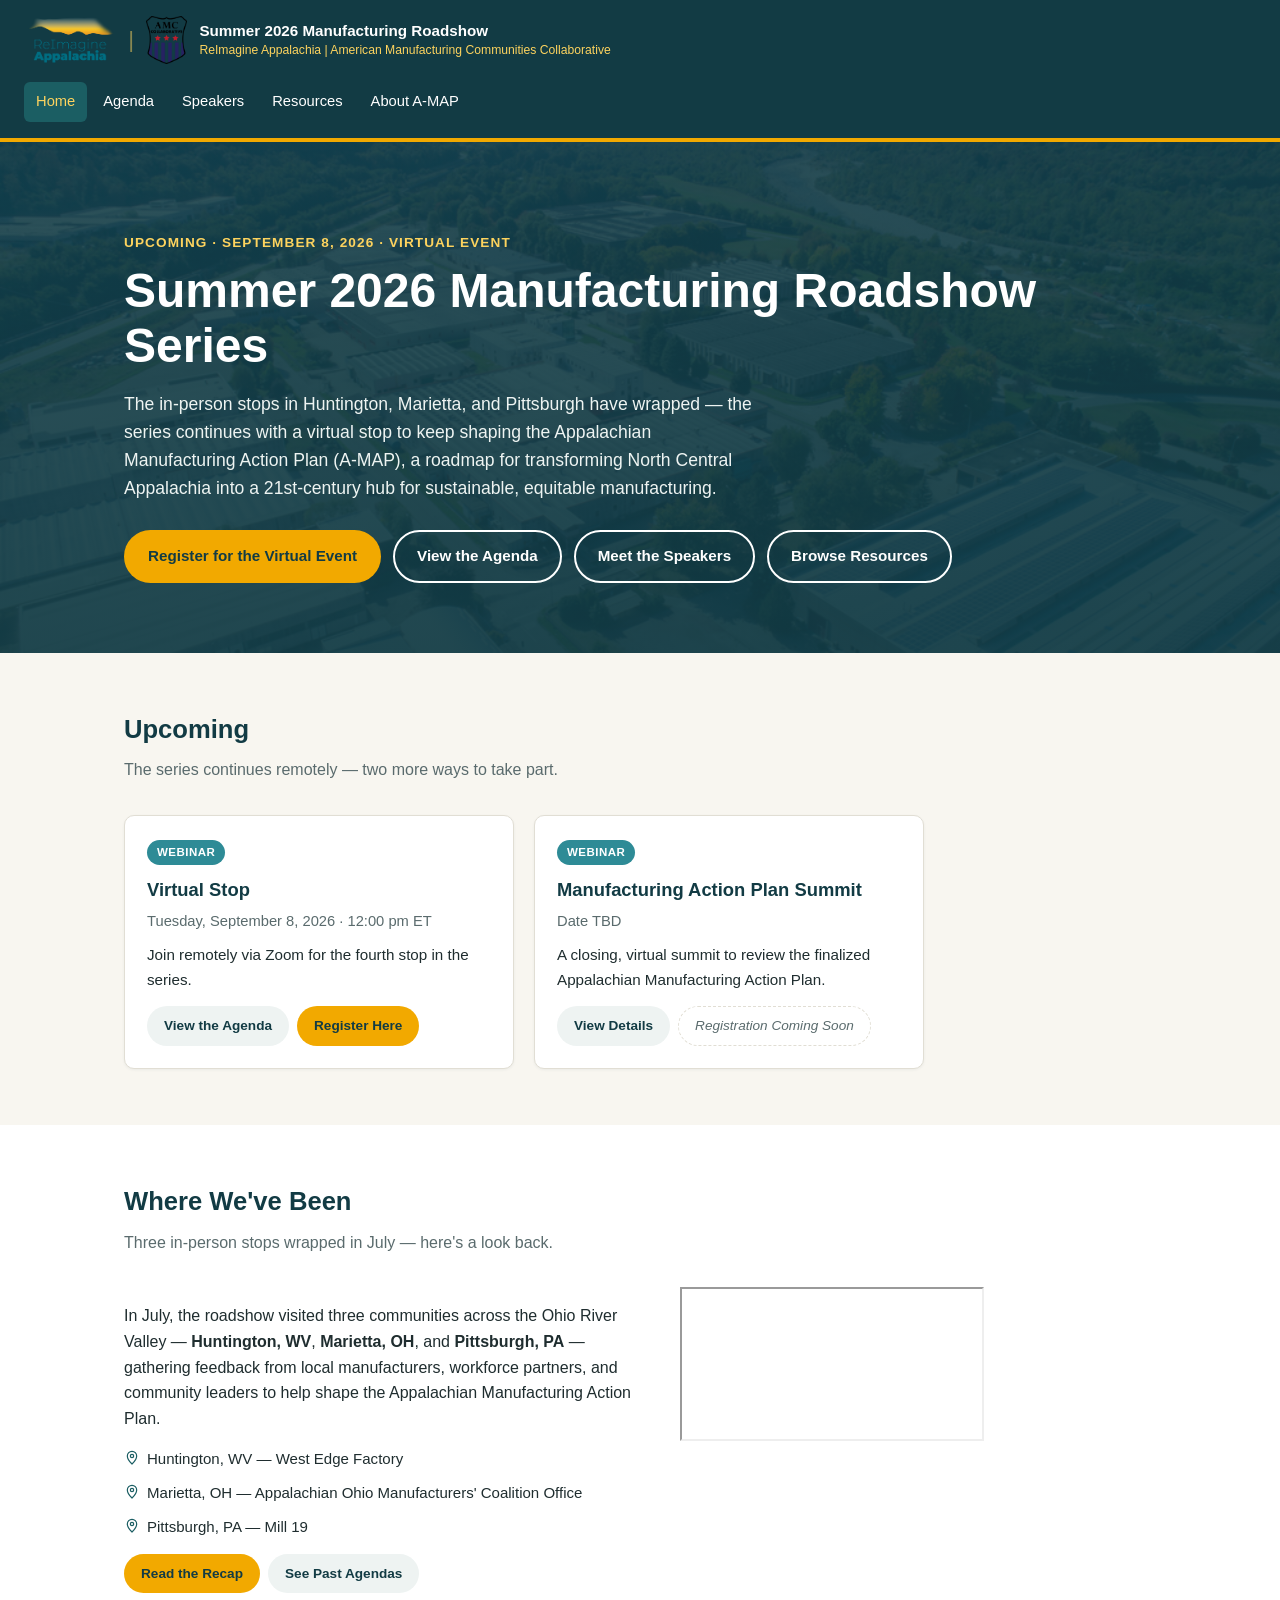
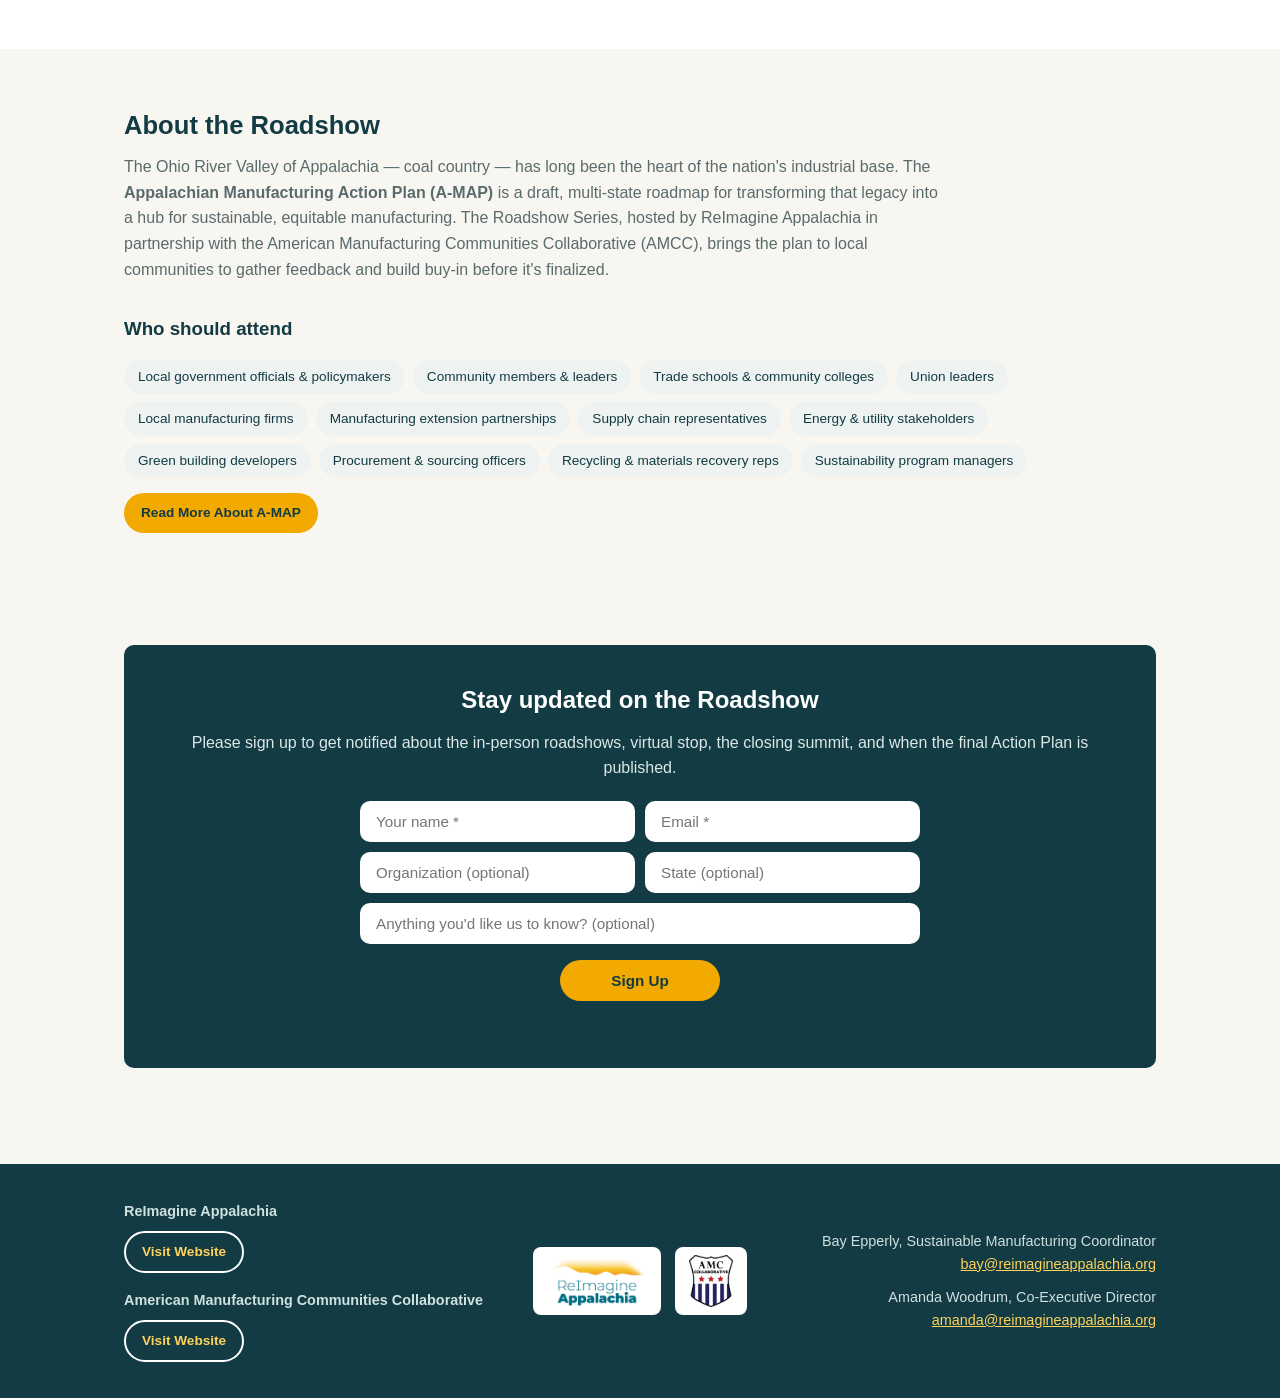
==== commit 6cee228c: "Update index.html" ====
--- a/index.html
+++ b/index.html
@@ -31,7 +31,6 @@
         <a href="about.html">About A-MAP</a>
       </nav>
       <div class="header-actions">
-        <a class="btn-register-header" href="https://reimagineappalachia.org/appalachian-manufacturing-action-plan-summer-roadshow-discussion-series-virtual-event/" target="_blank" rel="noopener">Register for the Virtual Event</a>
         <div class="countdown" id="event-countdown">
           <svg class="countdown-icon" viewBox="0 0 24 24" fill="none" stroke="currentColor" stroke-width="1.8" aria-hidden="true"><rect x="3" y="5" width="18" height="16" rx="2"/><path d="M3 9h18M8 3v4M16 3v4"/></svg>
           <span class="countdown-text">Virtual Stop starts in <strong id="countdown-days">--</strong> Days : <strong id="countdown-hours">--</strong> Hours</span>
@@ -114,50 +113,9 @@
         </div>
       </div>
       <div class="recap-map">
-        <svg class="route-map" viewBox="0 0 420 300" xmlns="http://www.w3.org/2000/svg" role="img" aria-label="Map of the roadshow route from Huntington, WV to Marietta, OH to Pittsburgh, PA">
-          <rect x="0" y="0" width="420" height="300" fill="#eef3f2"/>
-          <path d="M-10,250 Q90,225 180,252 T440,238" stroke="#dde7e4" stroke-width="2" fill="none" opacity="0.8"/>
-          <path d="M-10,95 Q110,60 230,92 T440,68" stroke="#dde7e4" stroke-width="2" fill="none" opacity="0.7"/>
-          <path d="M-10,175 Q110,150 220,178 T440,152" stroke="#dde7e4" stroke-width="2" fill="none" opacity="0.6"/>
-
-          <!-- route: road bed + dashed centerline -->
-          <path d="M90,230 C140,205 165,180 210,150 C255,120 285,95 330,70" stroke="#cabf9e" stroke-width="6" stroke-linecap="round" fill="none"/>
-          <path d="M90,230 C140,205 165,180 210,150 C255,120 285,95 330,70" stroke="#ffffff" stroke-width="1.5" stroke-dasharray="6 7" stroke-linecap="round" fill="none"/>
-
-          <!-- Huntington, WV -->
-          <g transform="translate(78,209)">
-            <path d="M12 21s7-6.5 7-12a7 7 0 10-14 0c0 5.5 7 12 7 12z" fill="#123b44"/>
-            <circle cx="12" cy="9" r="3" fill="#ffffff"/>
-          </g>
-          <text x="92" y="235" font-family="Poppins, Helvetica, Arial, sans-serif" font-size="12" font-weight="700" fill="#123b44">Huntington, WV</text>
-
-          <!-- Marietta, OH -->
-          <g transform="translate(198,129)">
-            <path d="M12 21s7-6.5 7-12a7 7 0 10-14 0c0 5.5 7 12 7 12z" fill="#123b44"/>
-            <circle cx="12" cy="9" r="3" fill="#ffffff"/>
-          </g>
-          <text x="212" y="155" font-family="Poppins, Helvetica, Arial, sans-serif" font-size="12" font-weight="700" fill="#123b44">Marietta, OH</text>
-
-          <!-- Pittsburgh, PA -->
-          <g transform="translate(318,49)">
-            <path d="M12 21s7-6.5 7-12a7 7 0 10-14 0c0 5.5 7 12 7 12z" fill="#123b44"/>
-            <circle cx="12" cy="9" r="3" fill="#ffffff"/>
-          </g>
-          <text x="332" y="40" font-family="Poppins, Helvetica, Arial, sans-serif" font-size="12" font-weight="700" fill="#123b44">Pittsburgh, PA</text>
-
-          <!-- Car badge — road trip ended here -->
-          <g transform="translate(356,86)">
-            <circle r="16" fill="#f7c42a"/>
-            <g transform="translate(-9,-8) rotate(-28 9 8)" stroke="#123b44" stroke-width="1.6" fill="none" stroke-linecap="round" stroke-linejoin="round">
-              <path d="M1 11l1.2-3.6A2 2 0 0 1 4.1 6h7.8a2 2 0 0 1 1.9 1.4L16 11"/>
-              <path d="M1 11a1 1 0 0 0-1 1v1.5a1 1 0 0 0 1 1h1"/>
-              <path d="M16 11a1 1 0 0 1 1 1v1.5a1 1 0 0 1-1 1h-1"/>
-              <path d="M1 11h15"/>
-              <circle cx="4.5" cy="14.5" r="1.4" fill="#123b44"/>
-              <circle cx="13.5" cy="14.5" r="1.4" fill="#123b44"/>
-            </g>
-          </g>
-        </svg>
+        <iframe class="recap-map-embed" loading="lazy" referrerpolicy="no-referrer-when-downgrade"
+          src="https://www.google.com/maps?q=West+Edge+Factory+1040+Vernon+St+Huntington+WV+25704%7CAppalachian+Ohio+Manufacturers+Coalition+2351+State+Route+821+Marietta+OH+45750%7CMill+19+4501+Lytle+St+Pittsburgh+PA+15207&output=embed"
+          title="Map of the three in-person roadshow stops: Huntington WV, Marietta OH, and Pittsburgh PA"></iframe>
       </div>
     </div>
   </div>
--- a/styles.css
+++ b/styles.css
@@ -54,6 +54,7 @@
   align-items: center;
   justify-content: space-between;
   flex-wrap: wrap;
+  max-width: 1320px;
   padding-top: 16px;
   padding-bottom: 16px;
   row-gap: 18px;
@@ -100,10 +101,11 @@
 nav.main-nav a {
   color: var(--white);
   text-decoration: none;
-  padding: 8px 14px;
+  padding: 8px 12px;
   border-radius: 6px;
-  font-size: 0.95rem;
+  font-size: 0.92rem;
   font-weight: 500;
+  white-space: nowrap;
 }
 
 nav.main-nav a:hover,
@@ -115,8 +117,8 @@
 .header-right {
   display: flex;
   align-items: center;
-  justify-content: space-between;
-  gap: 16px;
+  justify-content: flex-start;
+  gap: 28px;
   flex-wrap: wrap;
   flex: 1 0 100%;
 }
@@ -124,7 +126,7 @@
 .header-actions {
   display: flex;
   align-items: center;
-  gap: 12px;
+  gap: 10px;
   flex-wrap: wrap;
 }
 
@@ -132,11 +134,11 @@
 .countdown {
   display: inline-flex;
   align-items: flex-start;
-  gap: 8px;
+  gap: 7px;
   background: rgba(255,255,255,0.06);
   border: 1px solid rgba(253,211,94,0.35);
   border-radius: 6px;
-  padding: 8px 14px;
+  padding: 7px 12px;
   max-width: 100%;
 }
 .countdown-icon { margin-top: 2px; }
@@ -147,8 +149,9 @@
   flex-shrink: 0;
 }
 .countdown-text {
-  font-size: 0.85rem;
+  font-size: 0.8rem;
   color: var(--white);
+  white-space: nowrap;
 }
 .countdown-text strong {
   color: var(--gold-light);
@@ -166,10 +169,11 @@
   background: var(--gold-light);
   color: var(--teal-dark);
   font-weight: 700;
-  font-size: 0.9rem;
+  font-size: 0.87rem;
   padding: 8px 14px;
   border-radius: 6px;
   text-decoration: none;
+  white-space: nowrap;
   white-space: nowrap;
 }
 .btn-register-header:hover { background: var(--gold); color: var(--teal-dark); }
@@ -392,10 +396,18 @@
   text-decoration: none;
 }
 .recap-stops-list a:hover { color: var(--teal); text-decoration: underline; }
-.recap-map-embed { height: 100%; min-height: 300px; margin: 0; }
+.route-map {
+  width: 100%;
+  height: 100%;
+  min-height: 300px;
+  display: block;
+  border: 1px solid var(--border);
+  border-radius: var(--radius);
+  background: var(--white);
+}
 @media (max-width: 780px) {
   .recap-split { grid-template-columns: 1fr; }
-  .recap-map-embed { min-height: 240px; }
+  .route-map { min-height: 240px; }
 }
 
 /* Stop banner */
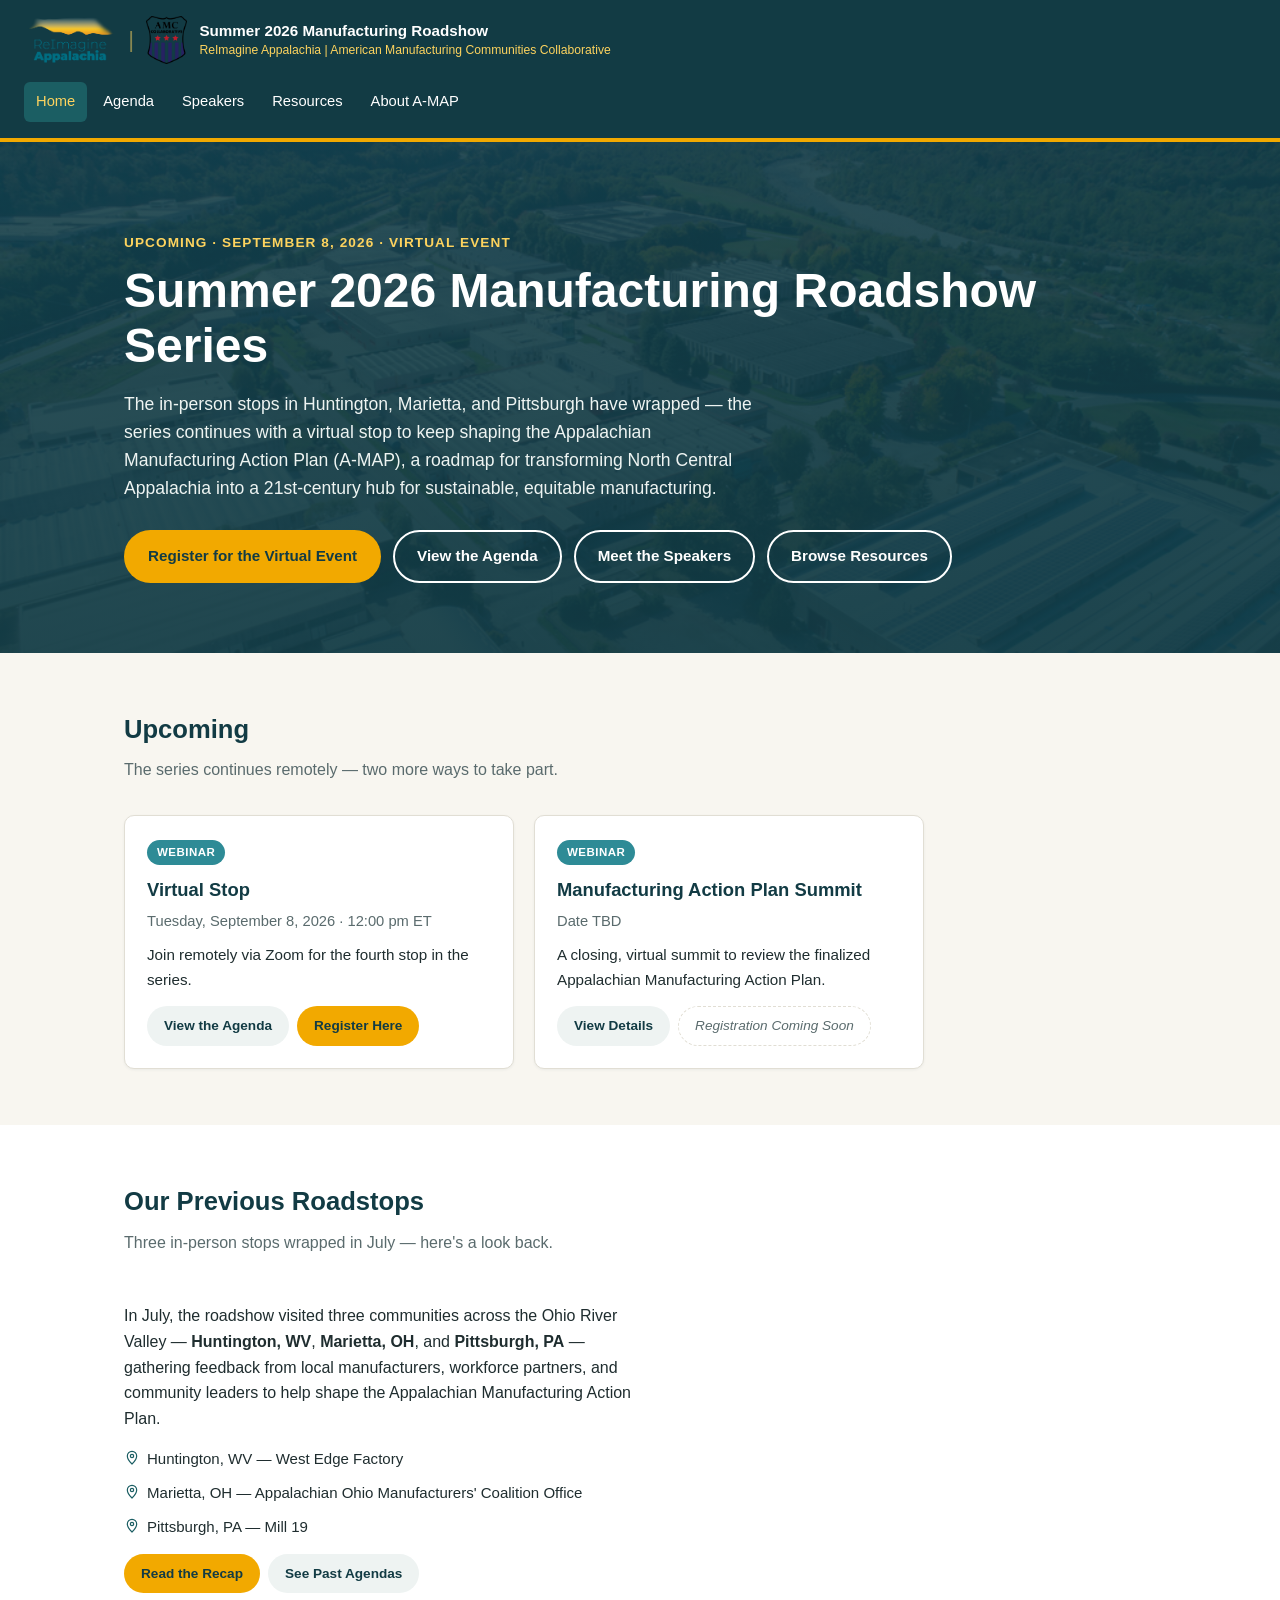
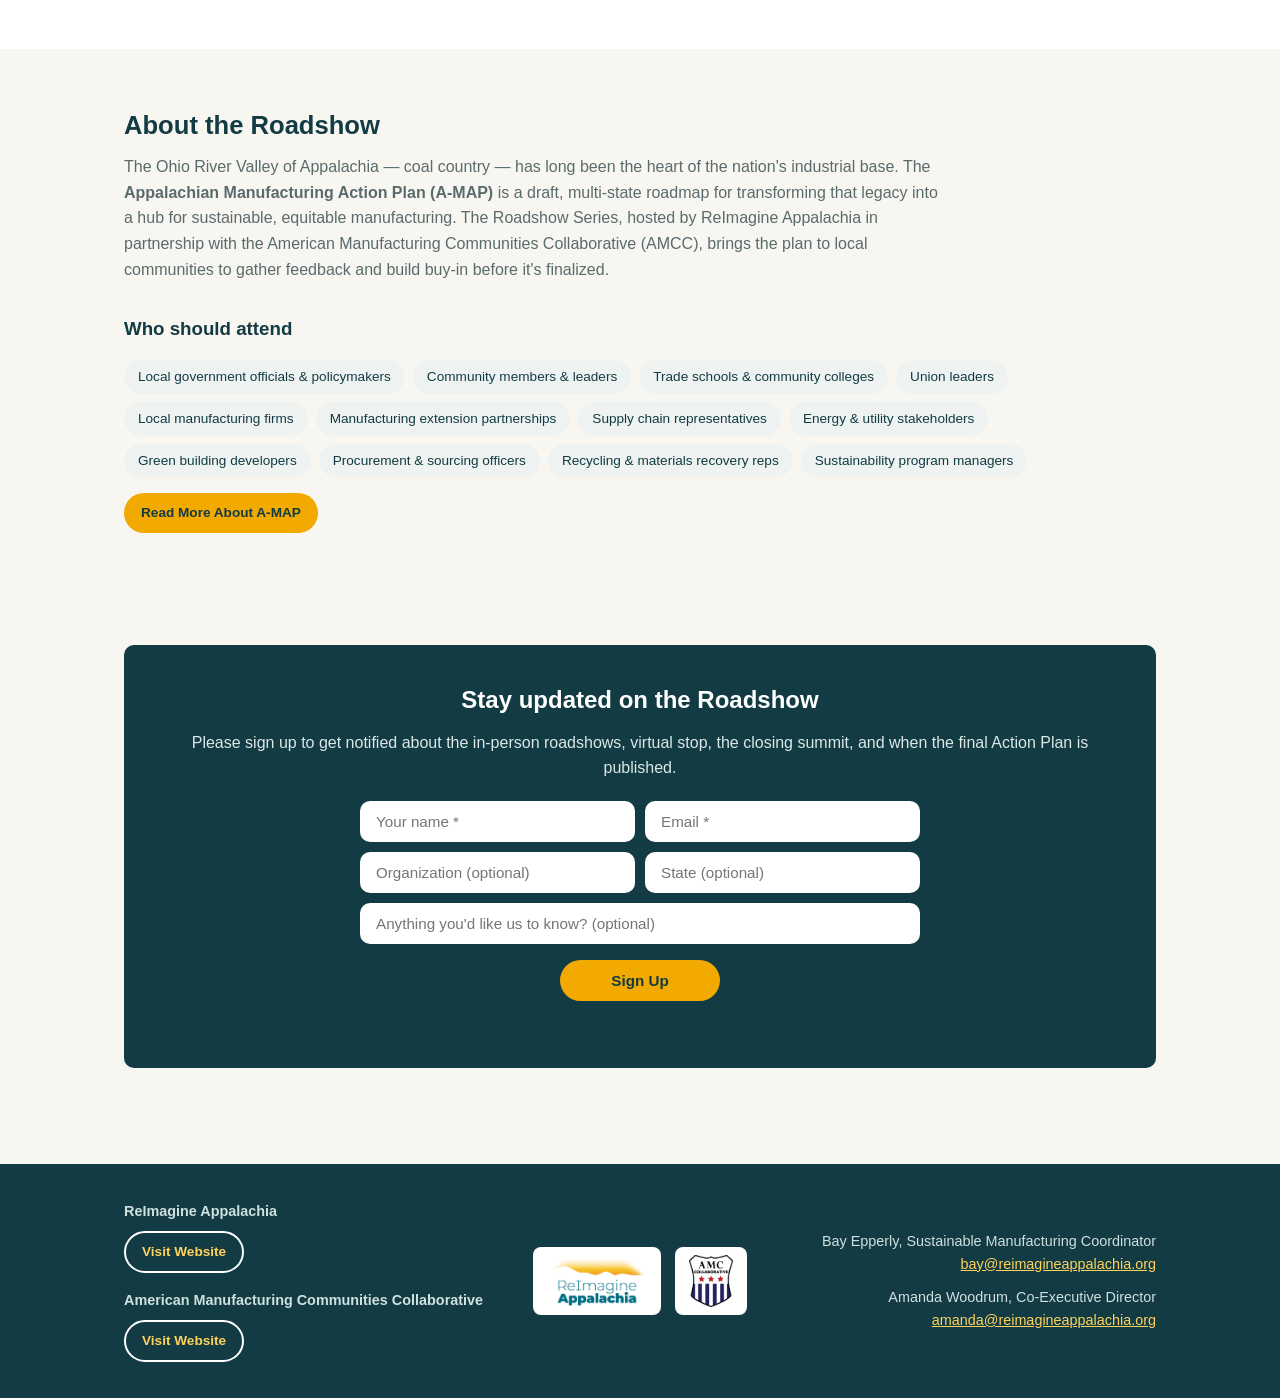
==== commit 093d66a8: "Update index.html" ====
--- a/index.html
+++ b/index.html
@@ -88,7 +88,7 @@
 
 <section class="section alt">
   <div class="container">
-    <h2 class="section-title">Where We've Been</h2>
+    <h2 class="section-title">Our Previous Roadstops</h2>
     <p class="section-sub">Three in-person stops wrapped in July — here's a look back.</p>
     <div class="recap-split">
       <div class="recap-summary">
--- a/styles.css
+++ b/styles.css
@@ -117,8 +117,8 @@
 .header-right {
   display: flex;
   align-items: center;
-  justify-content: flex-start;
-  gap: 28px;
+  justify-content: space-between;
+  gap: 16px;
   flex-wrap: wrap;
   flex: 1 0 100%;
 }
@@ -396,18 +396,10 @@
   text-decoration: none;
 }
 .recap-stops-list a:hover { color: var(--teal); text-decoration: underline; }
-.route-map {
-  width: 100%;
-  height: 100%;
-  min-height: 300px;
-  display: block;
-  border: 1px solid var(--border);
-  border-radius: var(--radius);
-  background: var(--white);
-}
+.recap-map-embed { width: 100%; height: 100%; min-height: 300px; border: 0; border-radius: var(--radius); display: block; margin: 0; }
 @media (max-width: 780px) {
   .recap-split { grid-template-columns: 1fr; }
-  .route-map { min-height: 240px; }
+  .recap-map-embed { min-height: 240px; }
 }
 
 /* Stop banner */
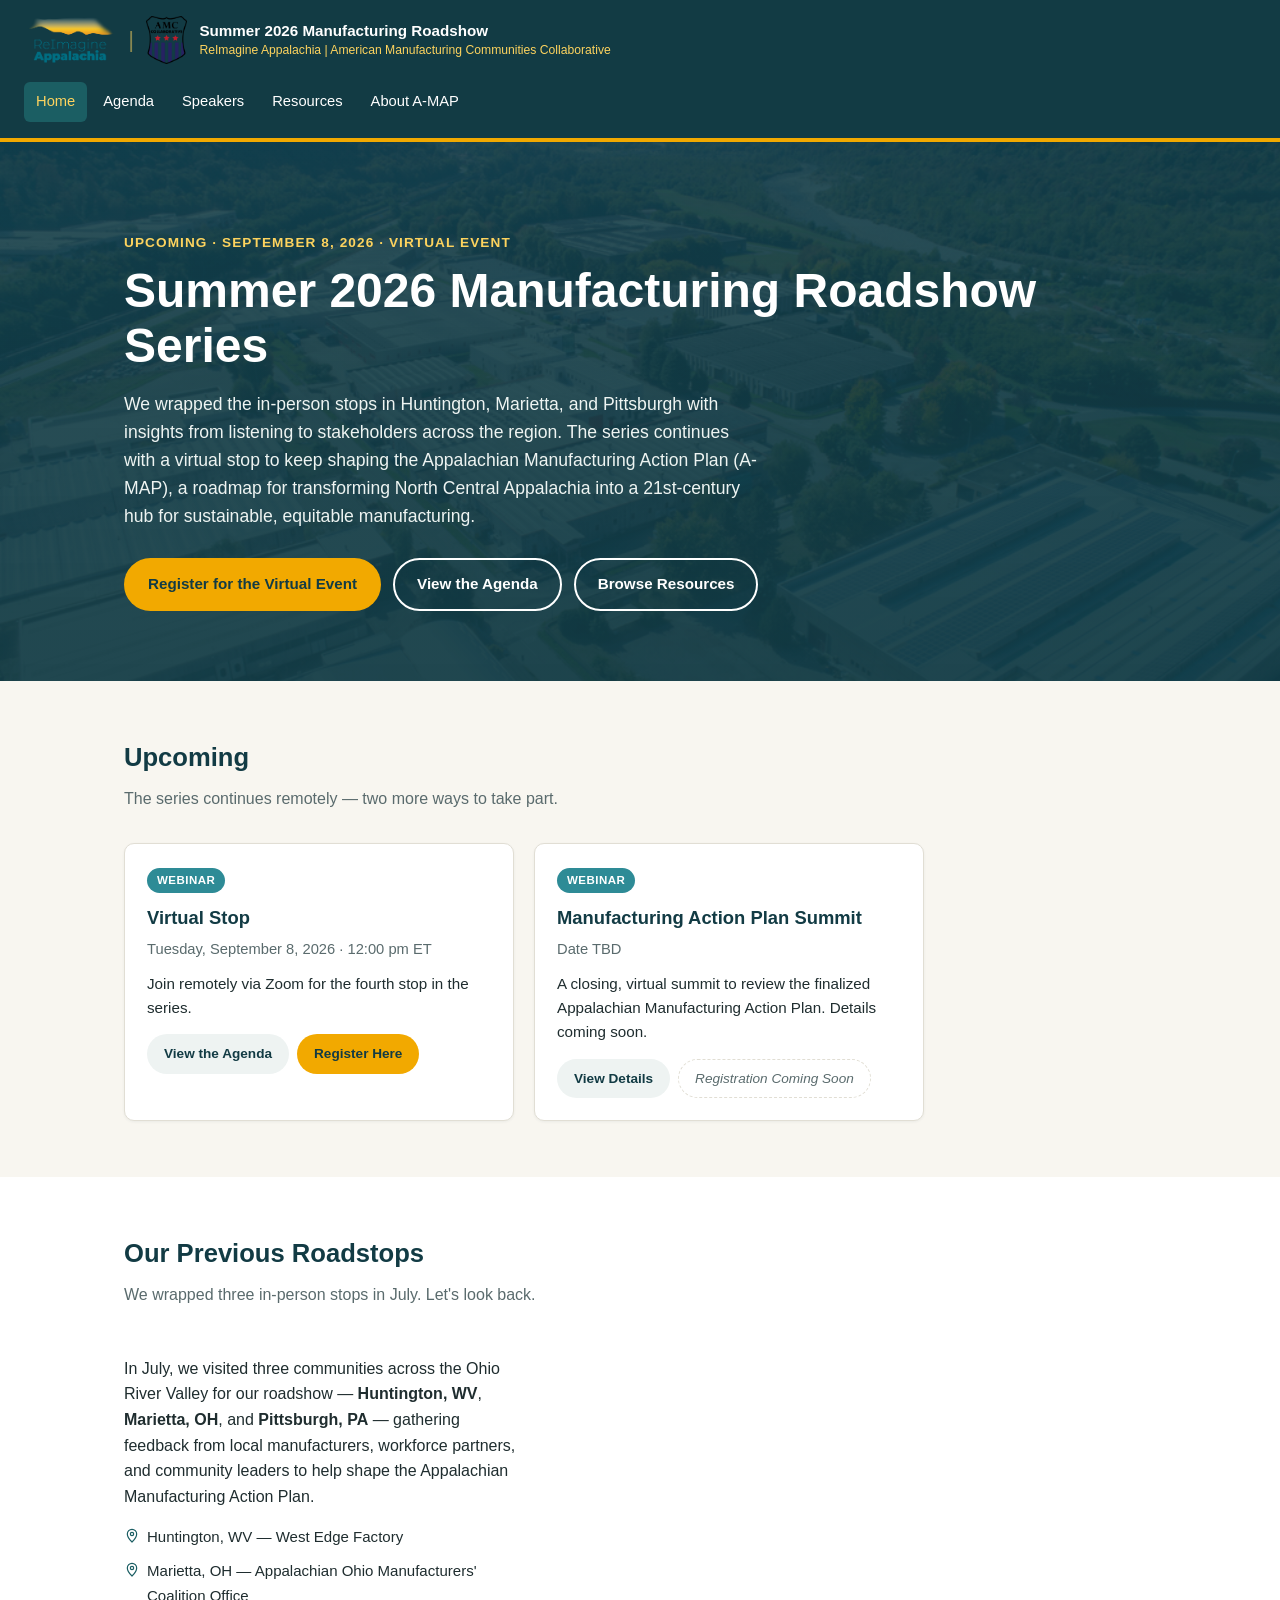
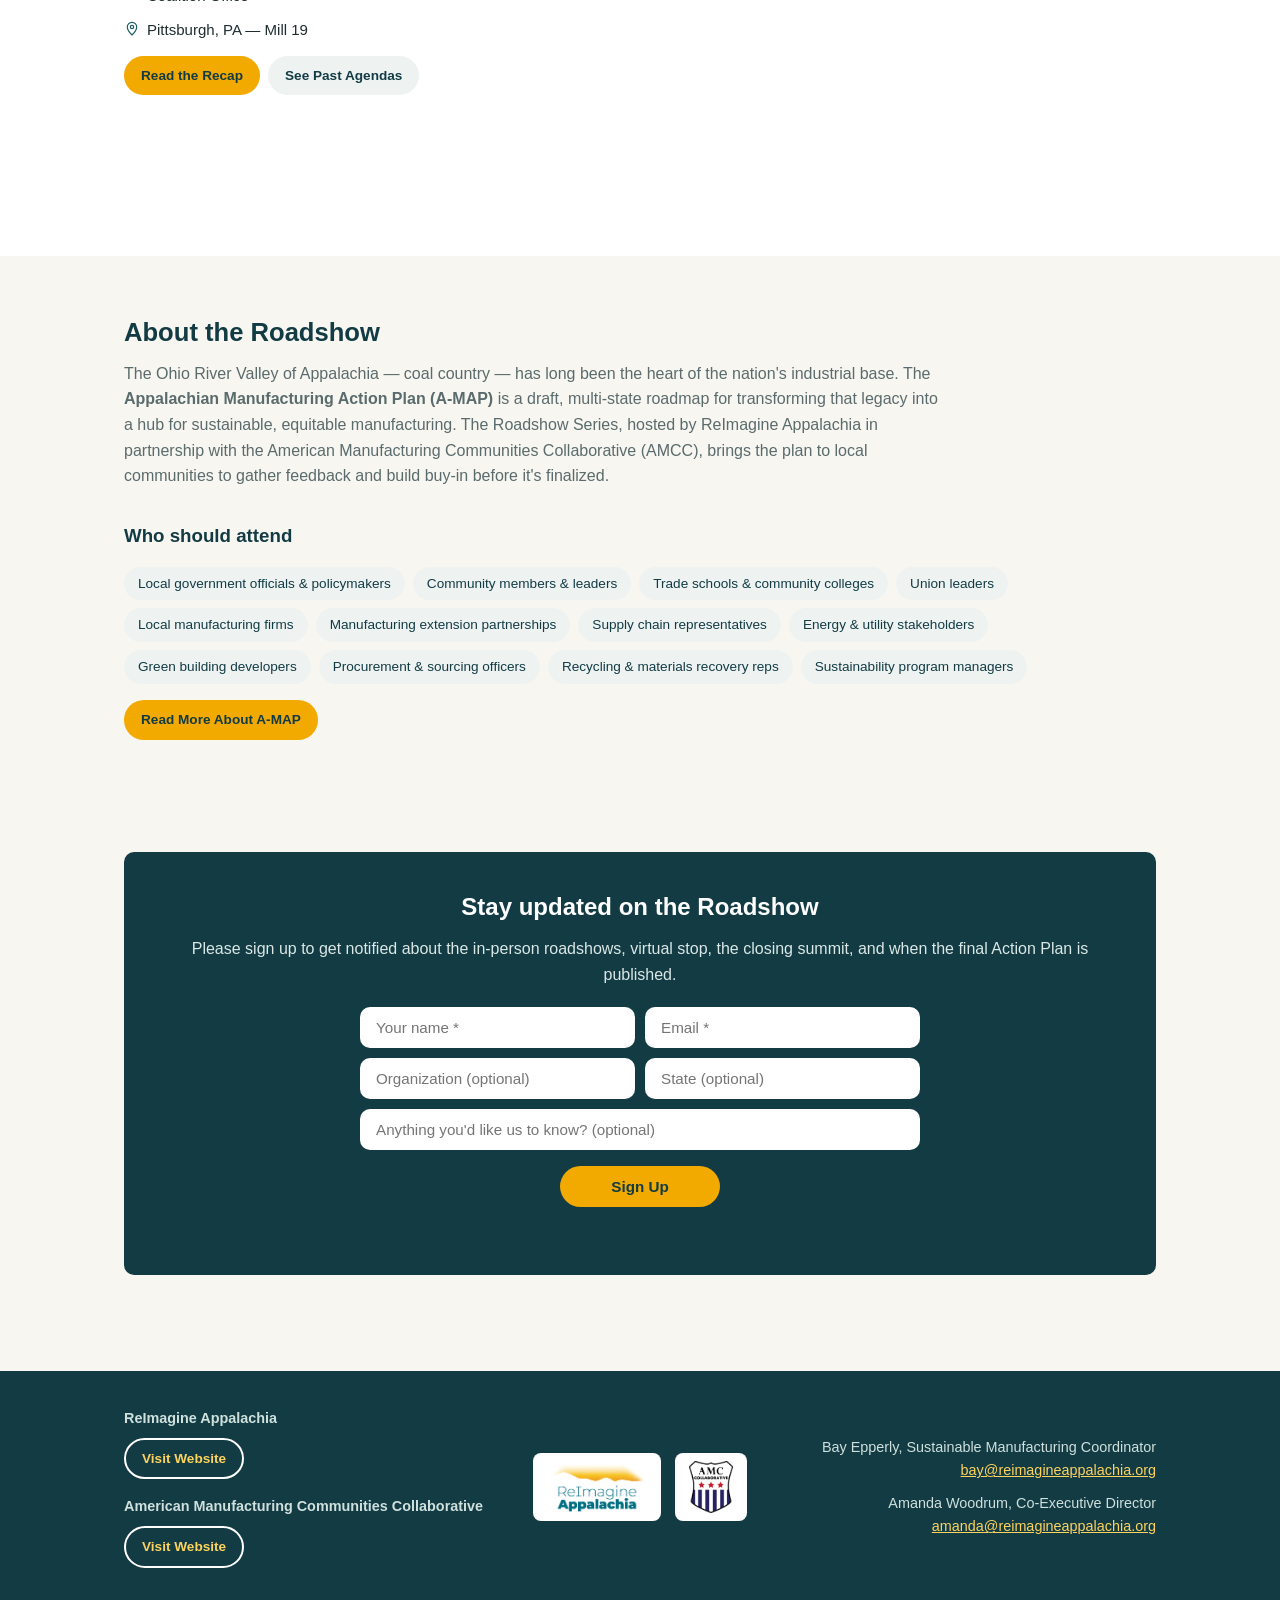
==== commit 1de8527e: "Update index.html" ====
--- a/index.html
+++ b/index.html
@@ -44,11 +44,10 @@
   <div class="container">
     <div class="eyebrow">Upcoming &middot; September 8, 2026 &middot; Virtual Event</div>
     <h1>Summer 2026 Manufacturing Roadshow Series</h1>
-    <p class="lead">The in-person stops in Huntington, Marietta, and Pittsburgh have wrapped — the series continues with a virtual stop to keep shaping the Appalachian Manufacturing Action Plan (A-MAP), a roadmap for transforming North Central Appalachia into a 21st-century hub for sustainable, equitable manufacturing.</p>
+    <p class="lead">We wrapped the in-person stops in Huntington, Marietta, and Pittsburgh with insights from listening to stakeholders across the region. The series continues with a virtual stop to keep shaping the Appalachian Manufacturing Action Plan (A-MAP), a roadmap for transforming North Central Appalachia into a 21st-century hub for sustainable, equitable manufacturing.</p>
     <div class="btn-row">
       <a class="btn btn-gold" href="https://reimagineappalachia.org/appalachian-manufacturing-action-plan-summer-roadshow-discussion-series-virtual-event/" target="_blank" rel="noopener">Register for the Virtual Event</a>
       <a class="btn btn-outline" href="agenda.html#virtual">View the Agenda</a>
-      <a class="btn btn-outline" href="speakers.html">Meet the Speakers</a>
       <a class="btn btn-outline" href="resources.html">Browse Resources</a>
     </div>
   </div>
@@ -75,7 +74,7 @@
         <span class="tag">Webinar</span>
         <h3>Manufacturing Action Plan Summit</h3>
         <div class="meta">Date TBD</div>
-        <p>A closing, virtual summit to review the finalized Appalachian Manufacturing Action Plan.</p>
+        <p>A closing, virtual summit to review the finalized Appalachian Manufacturing Action Plan. Details coming soon.</p>
         <div class="link-row">
           <a class="link-btn" href="agenda.html#summit">View Details</a>
           <span class="link-btn pending">Registration Coming Soon</span>
@@ -89,10 +88,10 @@
 <section class="section alt">
   <div class="container">
     <h2 class="section-title">Our Previous Roadstops</h2>
-    <p class="section-sub">Three in-person stops wrapped in July — here's a look back.</p>
+    <p class="section-sub">We wrapped three in-person stops in July. Let's look back.</p>
     <div class="recap-split">
       <div class="recap-summary">
-        <p>In July, the roadshow visited three communities across the Ohio River Valley — <strong>Huntington, WV</strong>, <strong>Marietta, OH</strong>, and <strong>Pittsburgh, PA</strong> — gathering feedback from local manufacturers, workforce partners, and community leaders to help shape the Appalachian Manufacturing Action Plan.</p>
+        <p>In July, we visited three communities across the Ohio River Valley for our roadshow — <strong>Huntington, WV</strong>, <strong>Marietta, OH</strong>, and <strong>Pittsburgh, PA</strong> — gathering feedback from local manufacturers, workforce partners, and community leaders to help shape the Appalachian Manufacturing Action Plan.</p>
         <ul class="recap-stops-list">
           <li>
             <svg class="pin-icon" viewBox="0 0 24 24" fill="none" stroke="currentColor" stroke-width="1.8" aria-hidden="true"><path d="M12 21s7-6.5 7-12a7 7 0 10-14 0c0 5.5 7 12 7 12z"/><circle cx="12" cy="9" r="2.5"/></svg>
--- a/styles.css
+++ b/styles.css
@@ -250,6 +250,25 @@
   transition: background 0.15s, color 0.15s;
 }
 .jump-nav a:hover { background: var(--gold); color: var(--teal-dark); }
+.jump-nav a.current { background: var(--gold); color: var(--teal-dark); }
+.jump-nav a.current:hover { background: var(--gold-light); }
+
+/* Mini countdown above the agenda jump-nav */
+.agenda-countdown {
+  display: inline-flex;
+  align-items: center;
+  gap: 9px;
+  background: #fff8e6;
+  border: 1px solid var(--gold-light);
+  color: var(--teal-dark);
+  font-weight: 600;
+  font-size: 0.92rem;
+  padding: 10px 16px;
+  border-radius: 8px;
+  margin: 10px 0 20px;
+}
+.agenda-countdown .countdown-icon { width: 18px; height: 18px; color: var(--gold); flex-shrink: 0; }
+.agenda-countdown strong { color: var(--teal-dark); font-variant-numeric: tabular-nums; }
 
 /* Map embed */
 .map-embed {
@@ -319,6 +338,33 @@
   padding: 22px;
   box-shadow: 0 1px 3px rgba(18,59,68,0.06);
 }
+
+.card.card-new {
+  position: relative;
+  background: rgba(255,255,255,0.55);
+  backdrop-filter: blur(10px);
+  -webkit-backdrop-filter: blur(10px);
+  border: 1px solid rgba(247,196,42,0.55);
+  box-shadow: 0 4px 16px rgba(18,59,68,0.08);
+}
+.new-star {
+  position: absolute;
+  top: -13px;
+  left: 18px;
+  display: inline-flex;
+  align-items: center;
+  gap: 4px;
+  background: var(--gold);
+  color: var(--teal-dark);
+  font-size: 0.68rem;
+  font-weight: 700;
+  text-transform: uppercase;
+  letter-spacing: 0.05em;
+  padding: 5px 11px;
+  border-radius: 20px;
+  box-shadow: 0 2px 6px rgba(18,59,68,0.2);
+}
+.new-star svg { width: 12px; height: 12px; }
 
 .card .tag {
   display: inline-block;
@@ -365,7 +411,7 @@
 /* Recap section (Where We've Been) */
 .recap-split {
   display: grid;
-  grid-template-columns: 1.1fr 1fr;
+  grid-template-columns: 0.85fr 1.3fr;
   gap: 32px;
   align-items: start;
 }
@@ -396,10 +442,10 @@
   text-decoration: none;
 }
 .recap-stops-list a:hover { color: var(--teal); text-decoration: underline; }
-.recap-map-embed { width: 100%; height: 100%; min-height: 300px; border: 0; border-radius: var(--radius); display: block; margin: 0; }
+.recap-map-embed { width: 100%; height: 100%; min-height: 460px; border: 0; border-radius: var(--radius); display: block; margin: 0; }
 @media (max-width: 780px) {
   .recap-split { grid-template-columns: 1fr; }
-  .recap-map-embed { min-height: 240px; }
+  .recap-map-embed { min-height: 320px; }
 }
 
 /* Stop banner */
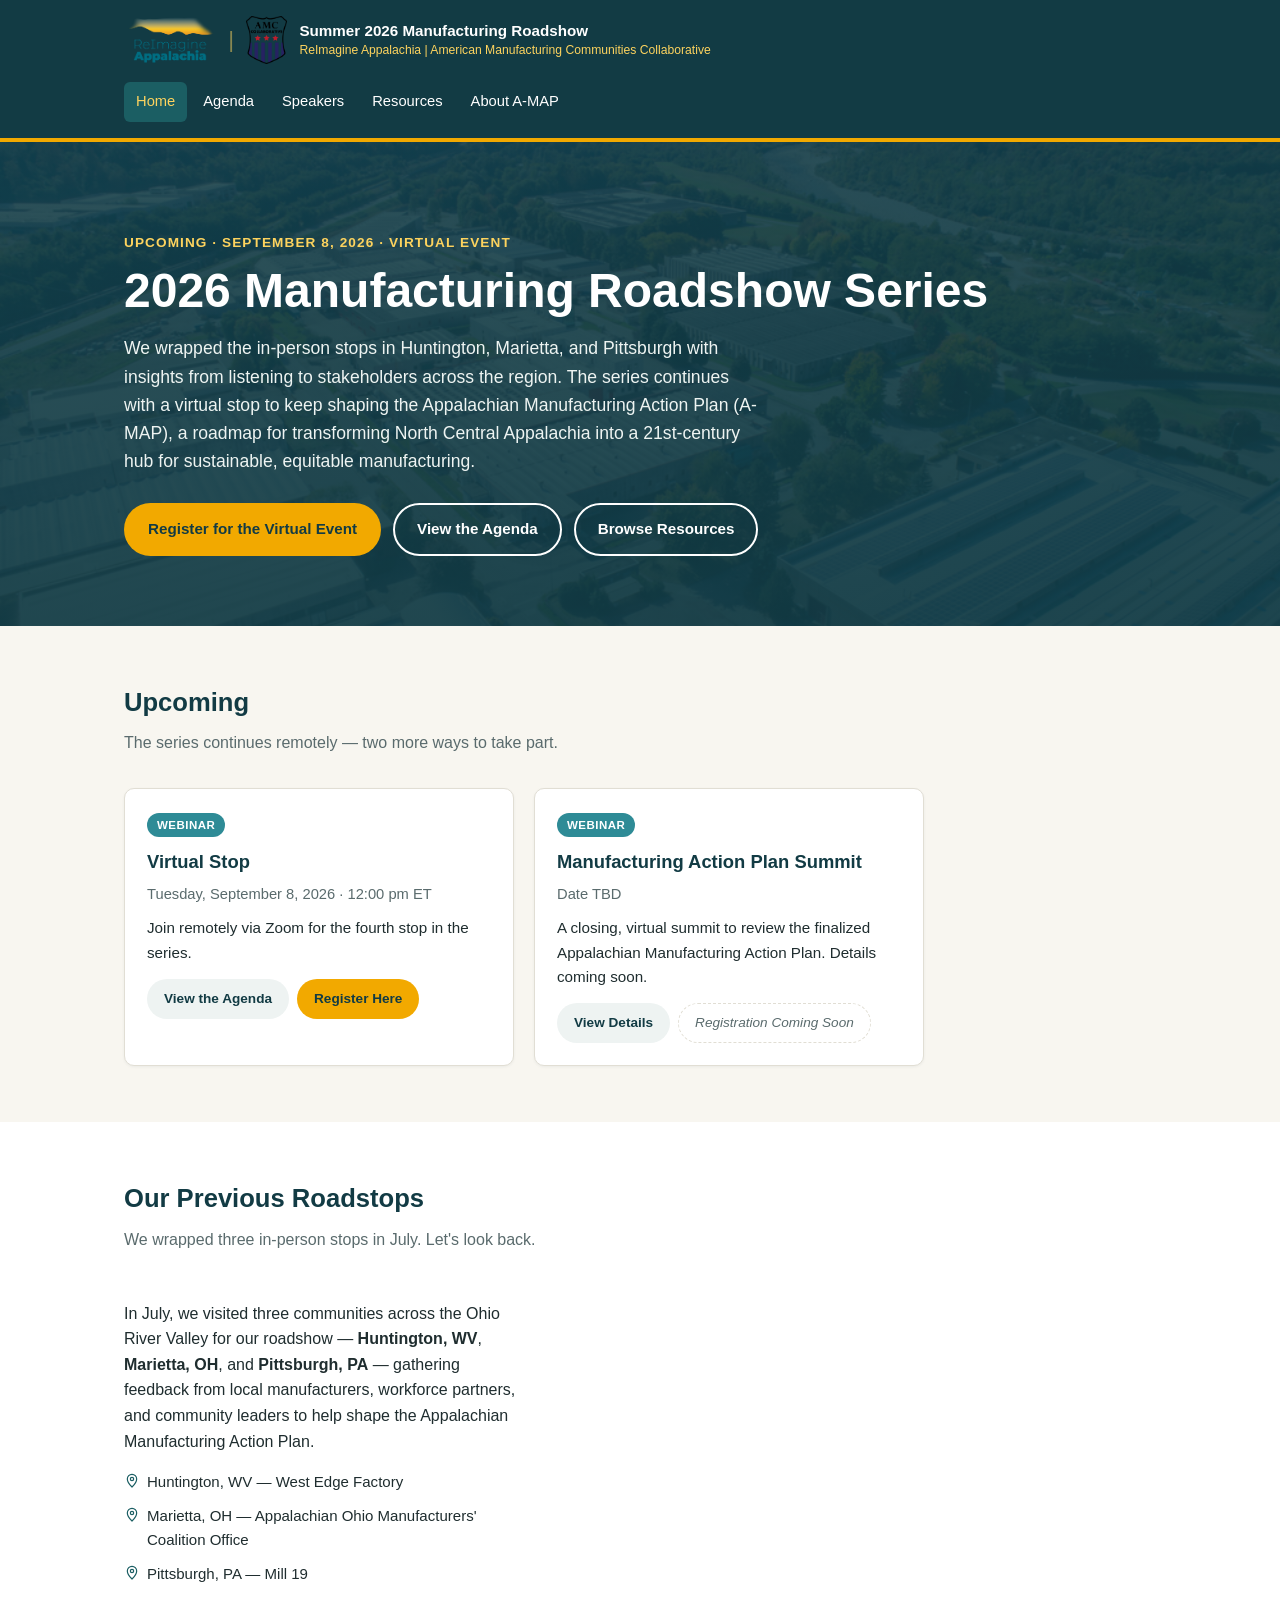
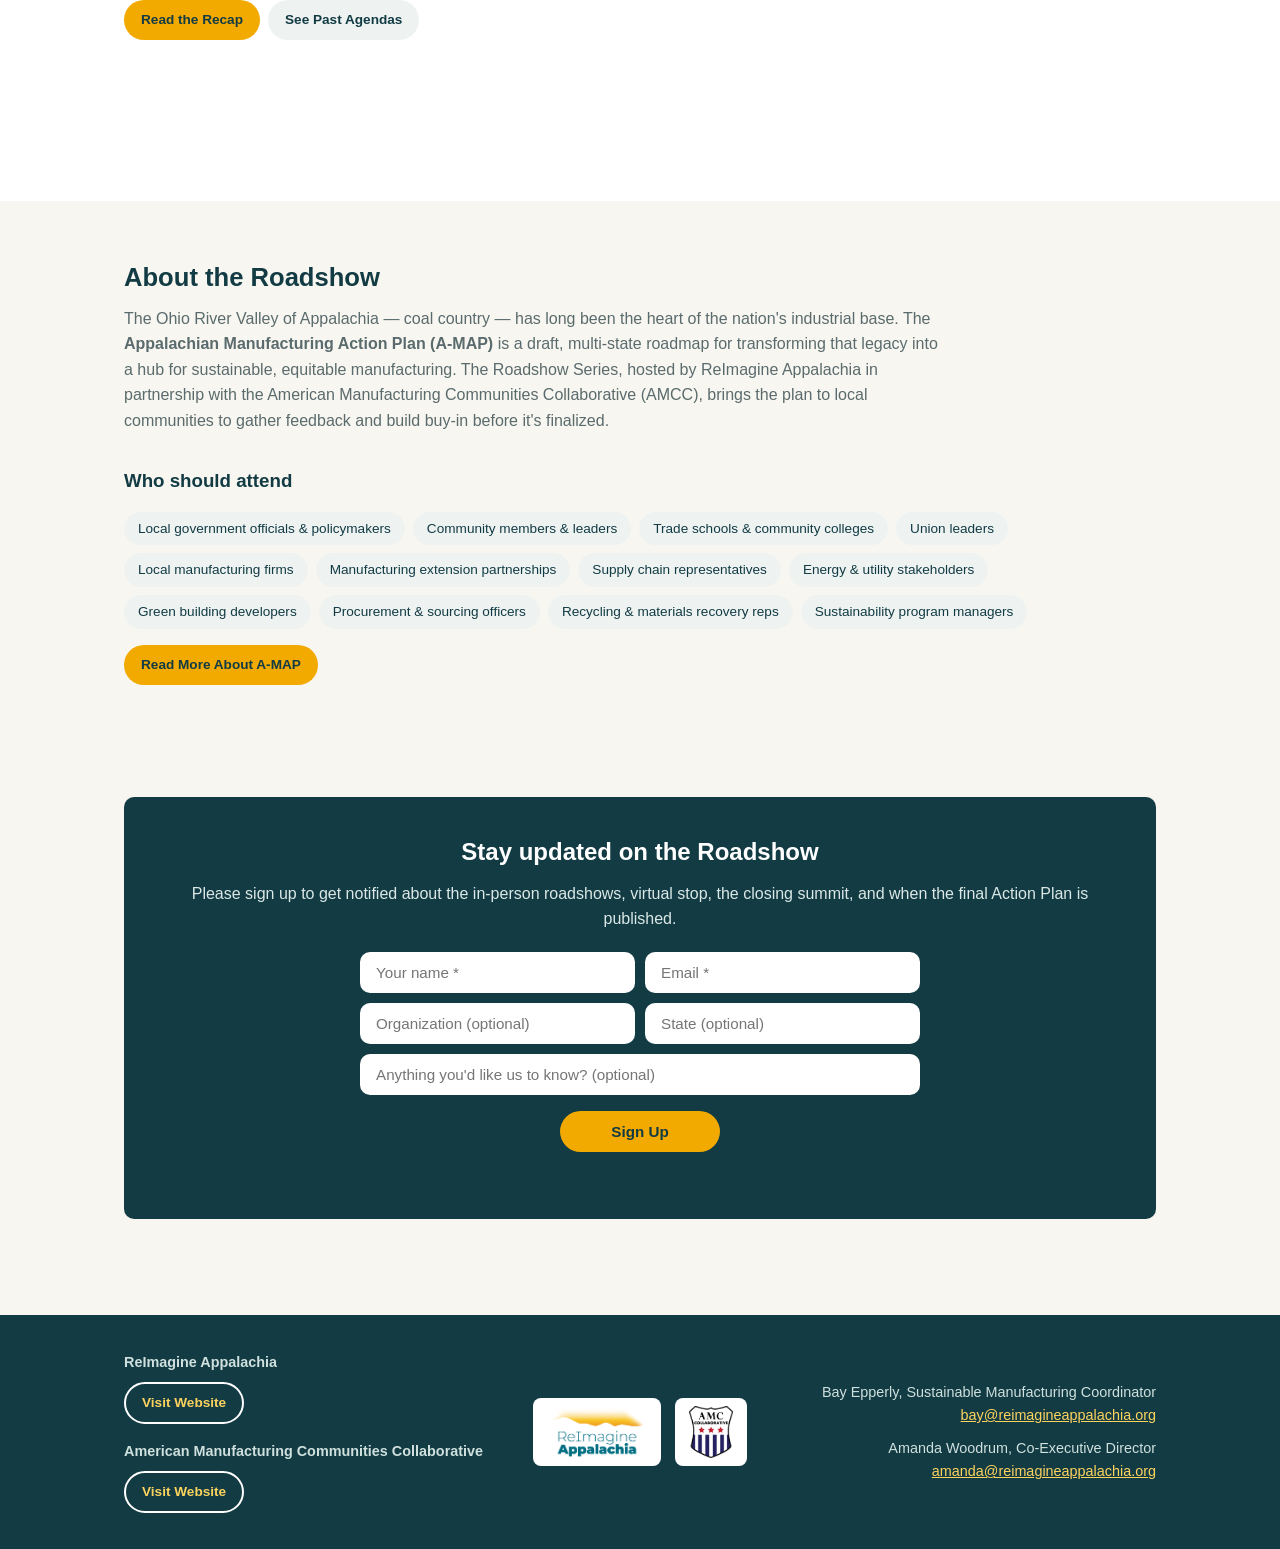
==== commit c487fb15: "Update index.html" ====
--- a/index.html
+++ b/index.html
@@ -43,7 +43,7 @@
 <section class="hero" style="--hero-img:url('assets/hero-bg.jpg')">
   <div class="container">
     <div class="eyebrow">Upcoming &middot; September 8, 2026 &middot; Virtual Event</div>
-    <h1>Summer 2026 Manufacturing Roadshow Series</h1>
+    <h1>2026 Manufacturing Roadshow Series</h1>
     <p class="lead">We wrapped the in-person stops in Huntington, Marietta, and Pittsburgh with insights from listening to stakeholders across the region. The series continues with a virtual stop to keep shaping the Appalachian Manufacturing Action Plan (A-MAP), a roadmap for transforming North Central Appalachia into a 21st-century hub for sustainable, equitable manufacturing.</p>
     <div class="btn-row">
       <a class="btn btn-gold" href="https://reimagineappalachia.org/appalachian-manufacturing-action-plan-summer-roadshow-discussion-series-virtual-event/" target="_blank" rel="noopener">Register for the Virtual Event</a>
--- a/styles.css
+++ b/styles.css
@@ -54,7 +54,6 @@
   align-items: center;
   justify-content: space-between;
   flex-wrap: wrap;
-  max-width: 1320px;
   padding-top: 16px;
   padding-bottom: 16px;
   row-gap: 18px;
@@ -117,8 +116,8 @@
 .header-right {
   display: flex;
   align-items: center;
-  justify-content: space-between;
-  gap: 16px;
+  justify-content: flex-start;
+  gap: 32px;
   flex-wrap: wrap;
   flex: 1 0 100%;
 }
